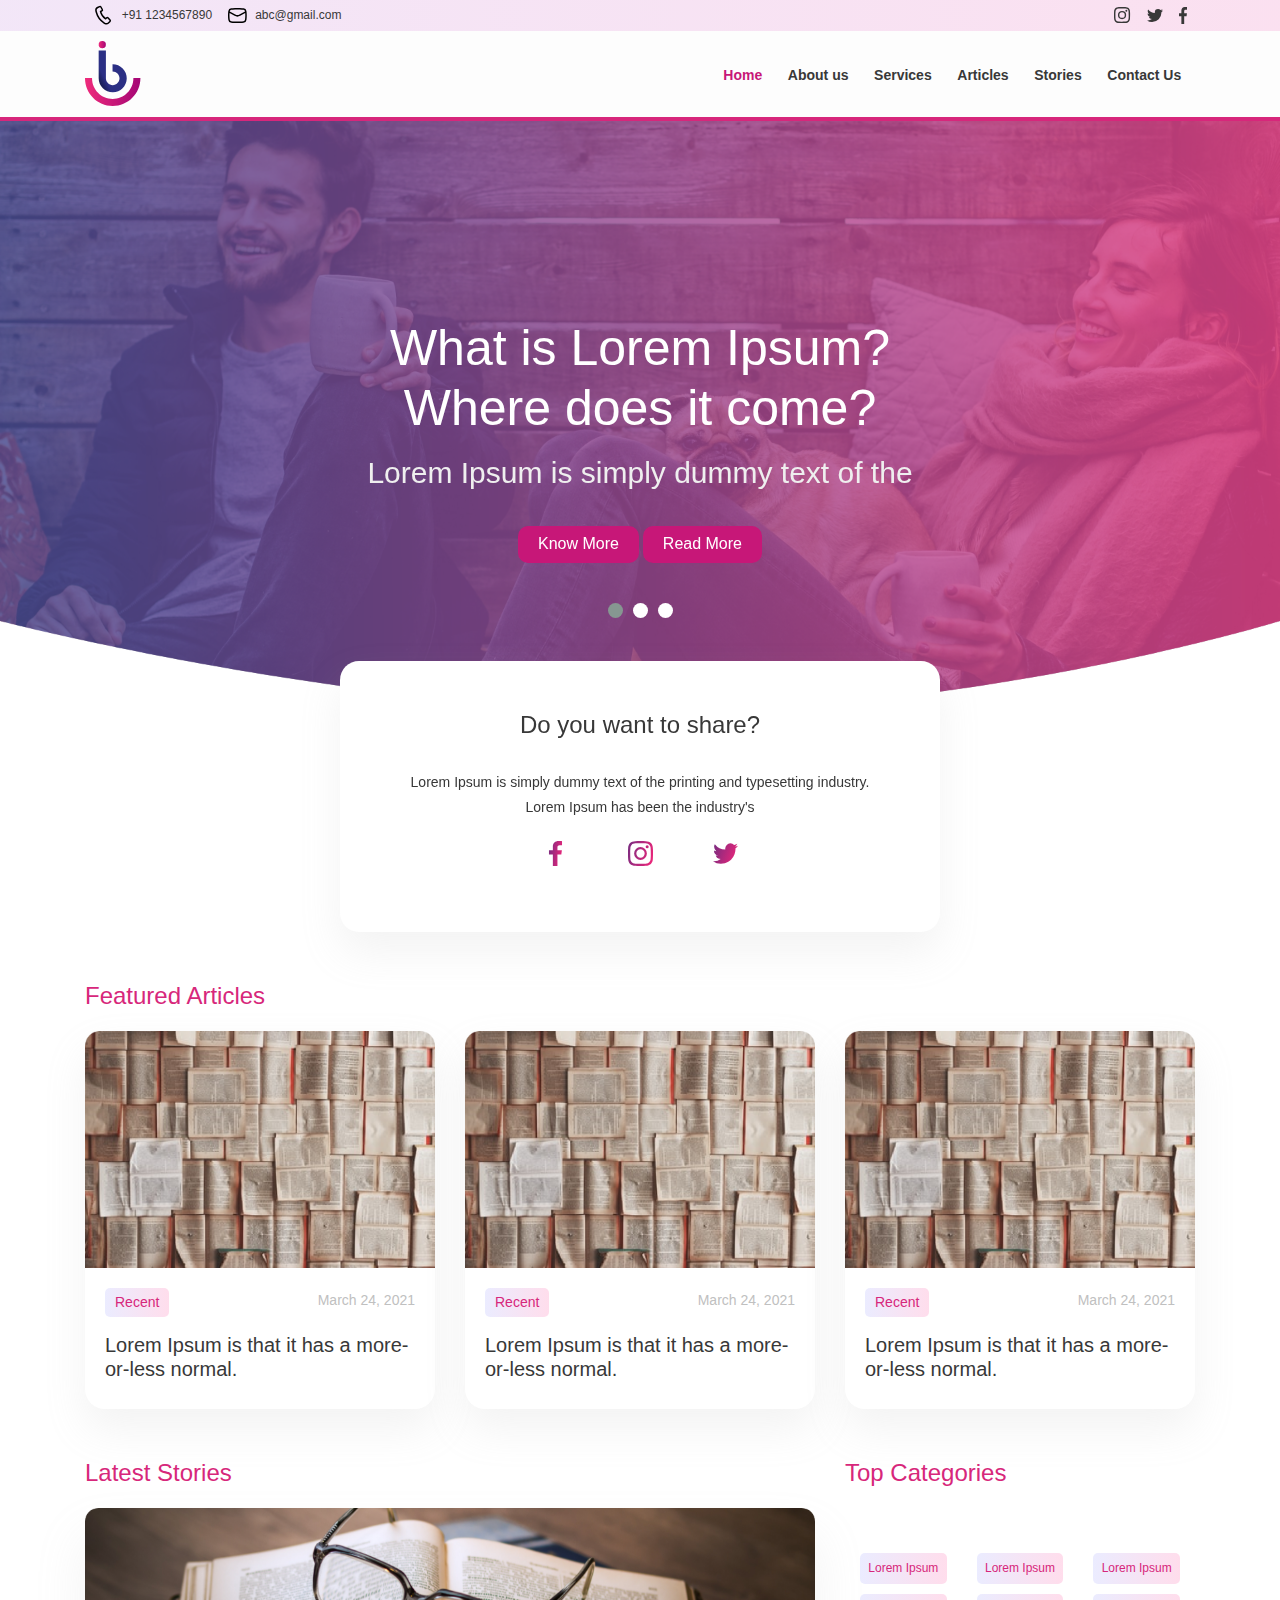
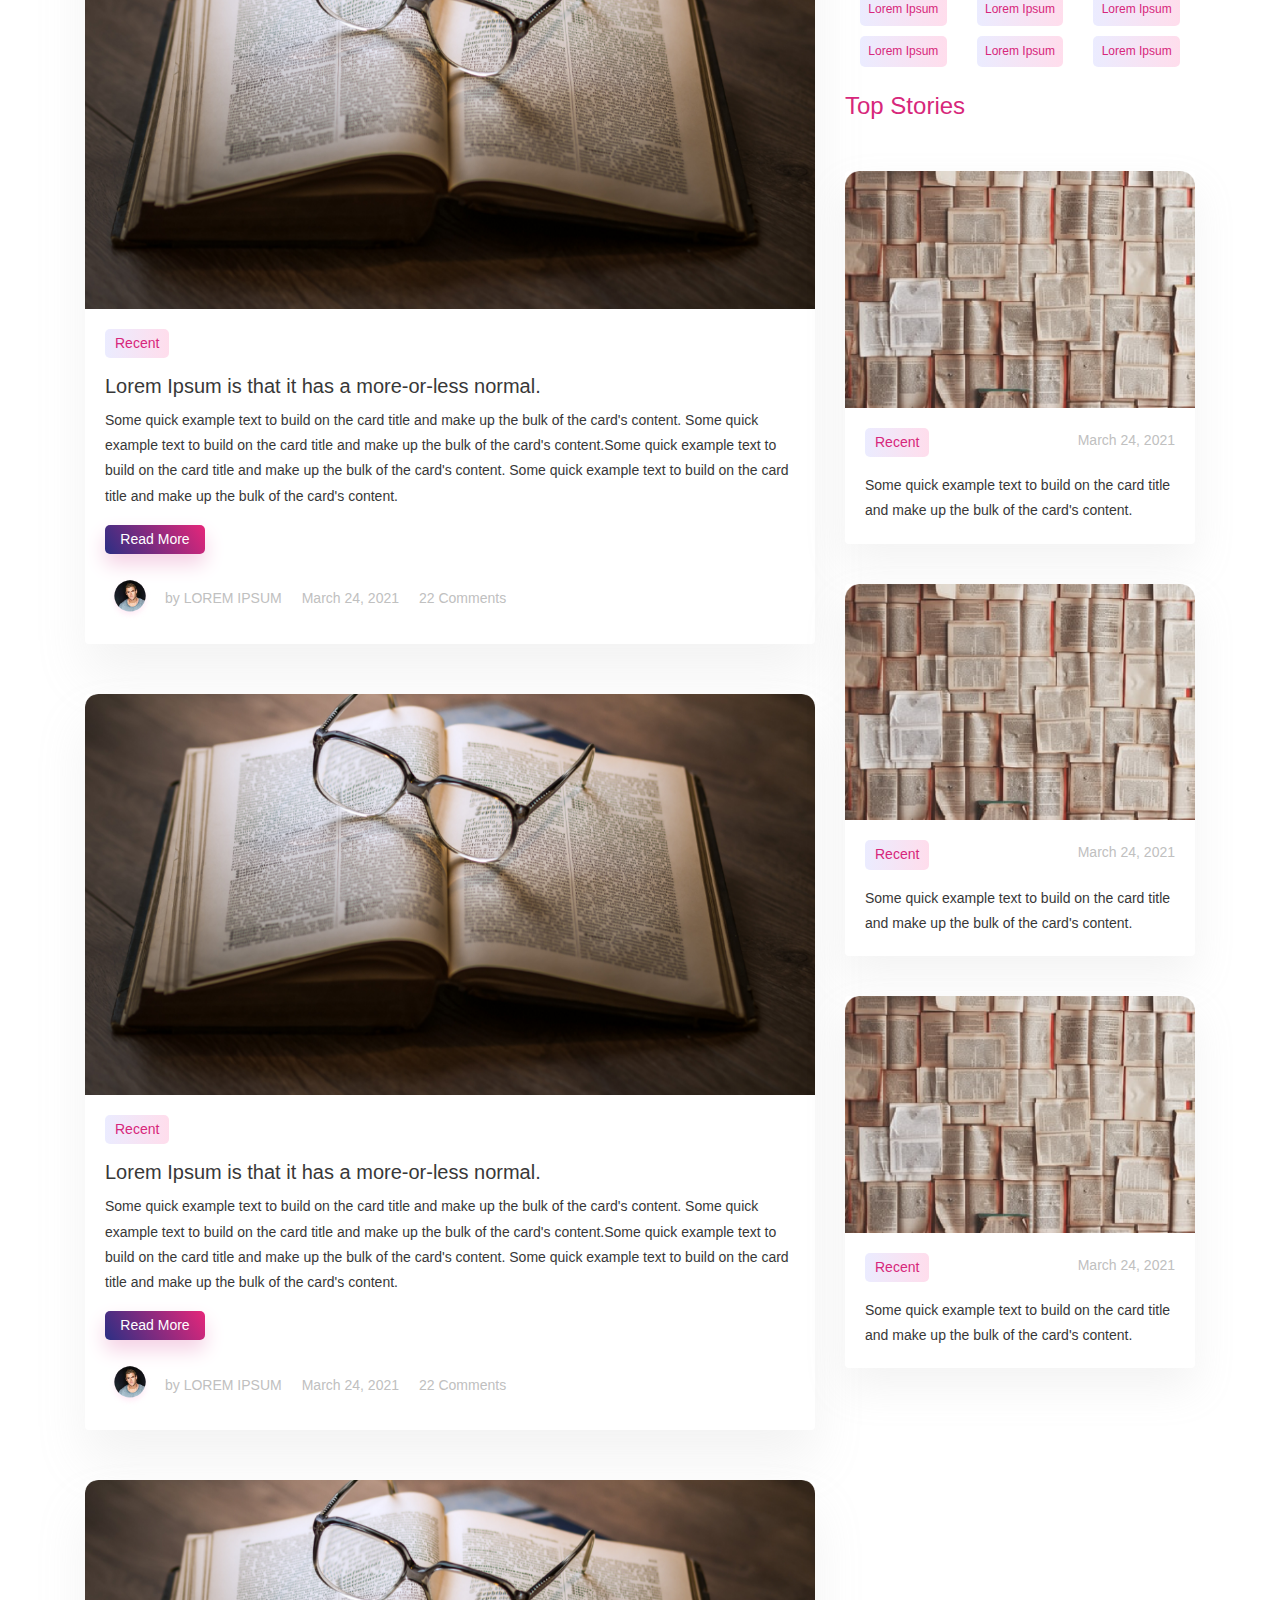
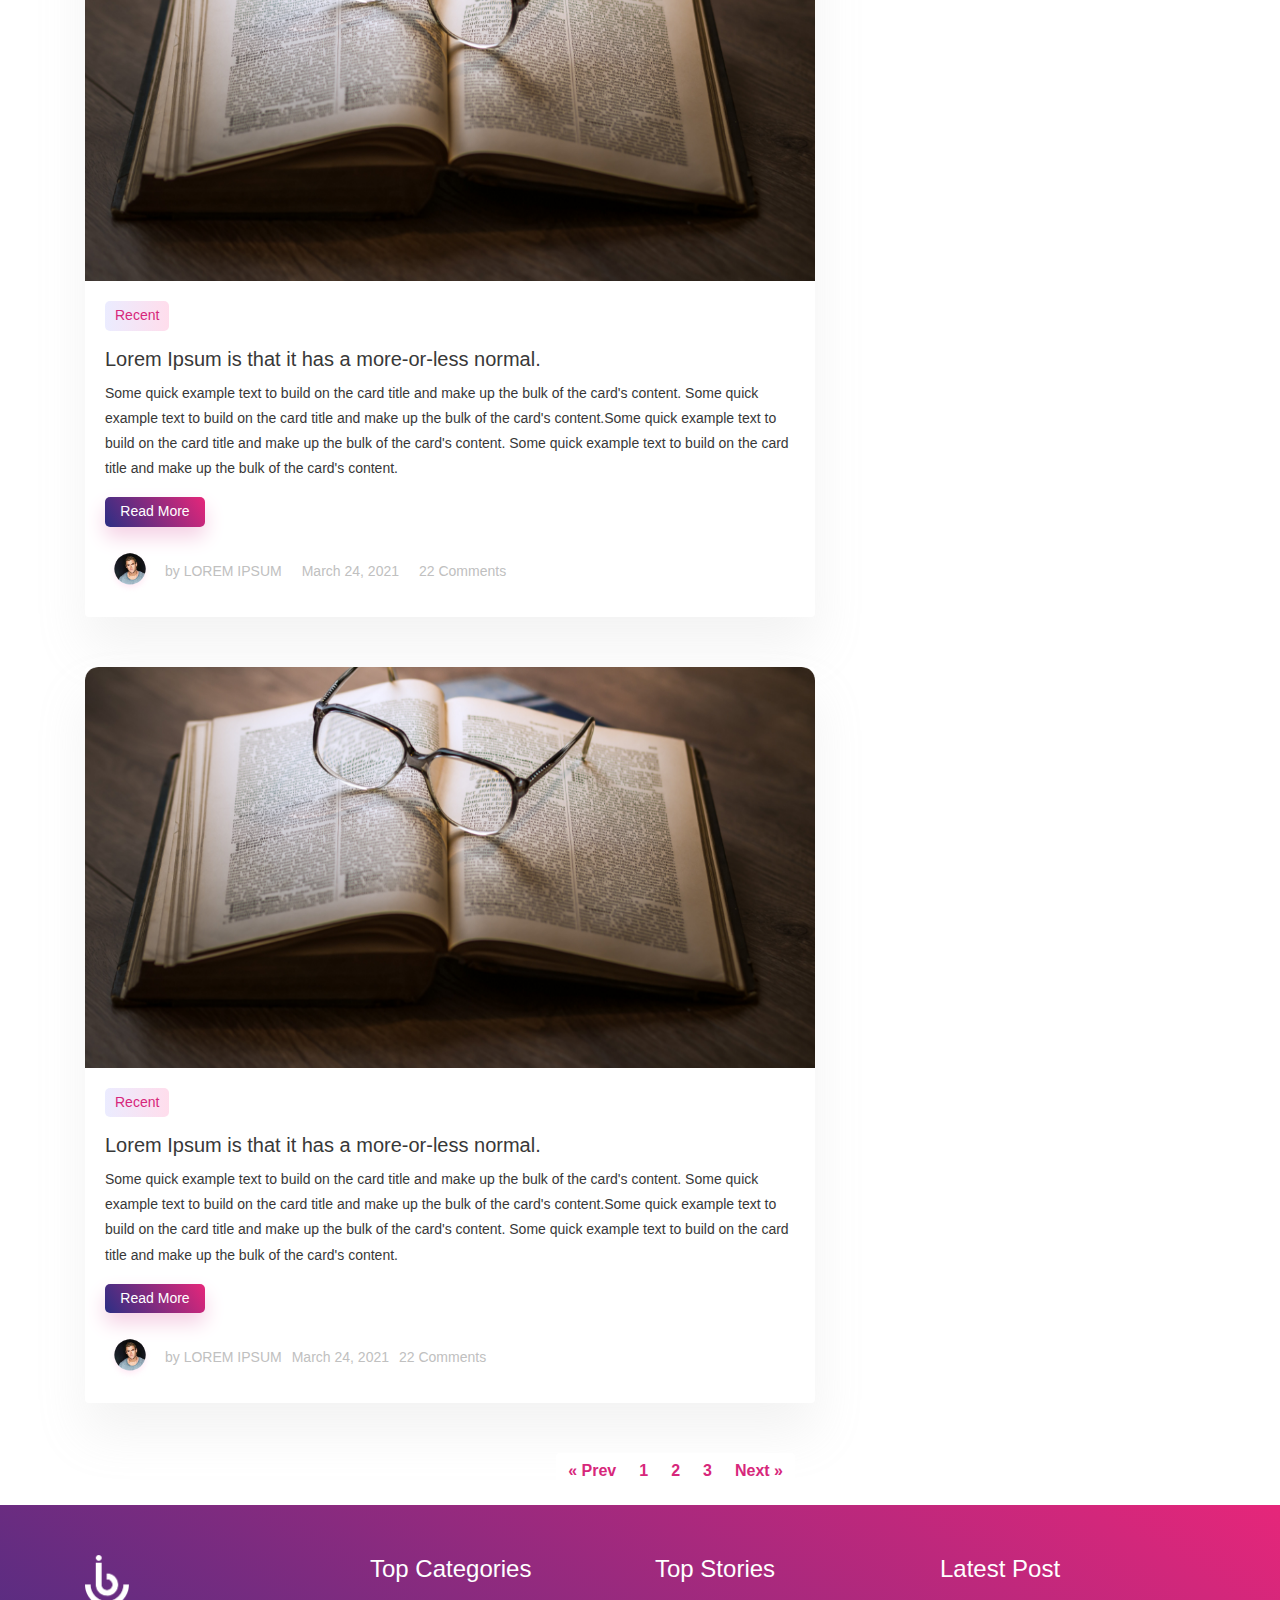
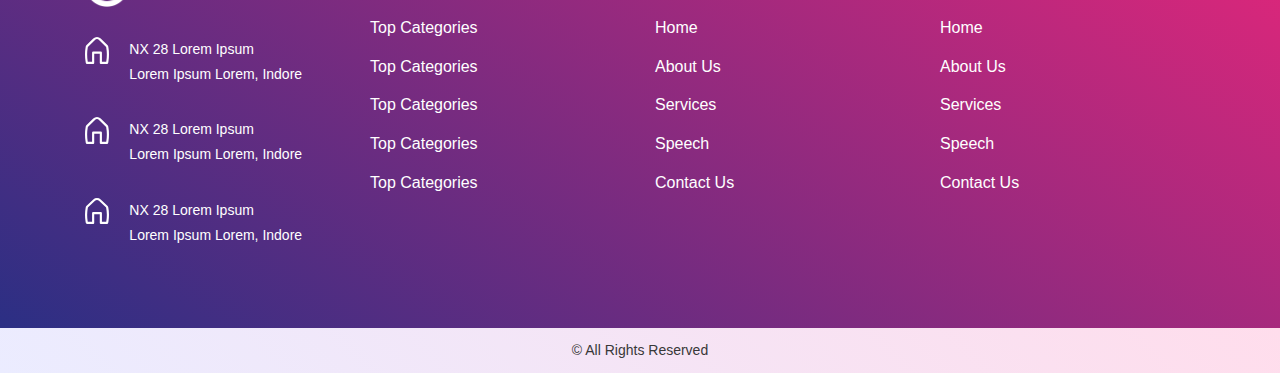
==== index.html @ 2ced19f4 "project setup configuration" ====
<!DOCTYPE html>
<html dir="ltr" lang="en-US">
  <head>
    <title>BYITSOWN</title>
    <meta name="description" content="BYITSOWN" />
    <meta http-equiv="content-type" content="text/html; charset=utf-8" />
    <meta name="" content="" />
    <link id="appFavicon" rel="icon" type="image/x-icon" href="img/favicon.png"/>
    <link href="https://fonts.googleapis.com/css2?family=Montserrat:wght@300;400;500;600;700&display=swap" rel="stylesheet">
    <!-- <script src="js/jquery-3.5.1.slim.min.js"></script> -->
    <link rel="stylesheet" href="css/bootstrap.min.css" type="text/css" />
    <link rel="stylesheet" href="css/owl.carousel.min.css" type="text/css" />
    <link rel="stylesheet" href="css/owl.theme.default.css" type="text/css" />
    <link rel="stylesheet" href="css/aos.css" />
    <link rel="stylesheet" href="css/style.css" type="text/css" />
    <meta name="viewport" content="width=device-width, initial-scale=1" />
</head>
  <body>

    <a onclick="topFunction()" id="myBtn" title="Go to top"><img src="./img/up-arrow.svg" alt=""></a>
    <header class="top-header">
      <div class="container">
        <div class="row">
            <div class="col-sm-6">
                <ul class="left-user-info mr-auto">
                  <li> <a href="tel:+91 1234567890" data-toggle="tooltip" data-placement="bottom" title="phone"><svg xmlns="http://www.w3.org/2000/svg" width="20.287" height="20.28" viewBox="0 0 20.287 20.28"><g transform="matrix(0.985, 0.174, -0.174, 0.985, 0.038, -3.631)"><g transform="translate(3 3)"><path d="M12.868,17.5a3.723,3.723,0,0,1-1.524-.325l-.758-.338A18.67,18.67,0,0,1,.892,7.426L.337,6.2A3.762,3.762,0,0,1,1.555,1.611L3.329.331a1.749,1.749,0,0,1,2.386.32L7.51,2.876a1.75,1.75,0,0,1-.319,2.5l-.67.5A11.822,11.822,0,0,0,11.638,11l.5-.67a1.75,1.75,0,0,1,2.5-.32L16.864,11.8a1.75,1.75,0,0,1,.319,2.387l-1.274,1.764A3.763,3.763,0,0,1,12.868,17.5ZM4.353,1.5a.25.25,0,0,0-.146.047L2.434,2.828A2.255,2.255,0,0,0,1.7,5.583L2.255,6.8a17.179,17.179,0,0,0,8.922,8.663l.013.005.764.34a2.234,2.234,0,0,0,.915.2,2.257,2.257,0,0,0,1.824-.932l1.274-1.764a.25.25,0,0,0-.046-.341L13.7,11.173a.249.249,0,0,0-.357.046l-.866,1.168a.75.75,0,0,1-.913.237,13.368,13.368,0,0,1-6.67-6.67.754.754,0,0,1,.237-.912L6.3,4.176a.251.251,0,0,0,.045-.358L4.548,1.593A.25.25,0,0,0,4.353,1.5Z" transform="translate(0.584 0.055)"/></g></g></svg> <span>+91 1234567890</span></a> </li>
                  <li> <a href="mailto:abc@gmail.com" data-toggle="tooltip" data-placement="bottom" title="email"><svg xmlns="http://www.w3.org/2000/svg" width="18.778" height="15.094" viewBox="0 0 18.778 15.094"><g transform="translate(-2.611 -4.453)"><g transform="translate(2 4)"><path d="M9.389,15.094c-1.573,0-3.165-.069-4.733-.206l-1.51-.13A3.13,3.13,0,0,1,.315,12.1,33.554,33.554,0,0,1,.193,3.9c.034-.286.074-.581.122-.9A3.13,3.13,0,0,1,3.146.337L4.657.205C6.224.069,7.816,0,9.389,0s3.165.069,4.733.205l1.51.131A3.13,3.13,0,0,1,18.464,3c.045.3.086.6.122.9a33.5,33.5,0,0,1-.122,8.2,3.13,3.13,0,0,1-2.831,2.66l-1.51.13C12.555,15.024,10.962,15.094,9.389,15.094ZM1.58,5.067A29.151,29.151,0,0,0,1.8,11.875a1.633,1.633,0,0,0,1.478,1.388l1.51.131c1.524.133,3.073.2,4.6.2s3.078-.067,4.6-.2l1.51-.131a1.633,1.633,0,0,0,1.478-1.388A29.1,29.1,0,0,0,17.2,5.067L12.182,7.853a5.751,5.751,0,0,1-5.585,0ZM9.389,1.5c-1.53,0-3.078.067-4.6.2l-1.51.13A1.633,1.633,0,0,0,1.8,3.219c-.012.077-.023.156-.034.233l5.561,3.09a4.252,4.252,0,0,0,4.128,0l5.56-3.09c-.011-.077-.023-.156-.034-.233A1.633,1.633,0,0,0,15.5,1.831l-1.51-.13C12.467,1.568,10.919,1.5,9.389,1.5Z" transform="translate(0.611 0.453)"/></g></g></svg> <span>abc@gmail.com</span></a> </li>
                </ul>
            </div>
            <div class="col-sm-6">
            <ul class="social-header-icons ml-md-auto">
              <li> <a href="#" data-toggle="tooltip" data-placement="bottom" title="instagram"><svg xmlns="http://www.w3.org/2000/svg" width="16.094" height="16.094" viewBox="0 0 16.094 16.094"><defs><style>.a{fill:#383838;fill-rule:evenodd;}</style></defs><path class="a" d="M8.047,1.431a24.673,24.673,0,0,1,3.219.089,4.147,4.147,0,0,1,1.52.268,3.14,3.14,0,0,1,1.52,1.52,4.147,4.147,0,0,1,.268,1.52c0,.8.089,1.073.089,3.219a24.673,24.673,0,0,1-.089,3.219,4.147,4.147,0,0,1-.268,1.52,3.14,3.14,0,0,1-1.52,1.52,4.147,4.147,0,0,1-1.52.268c-.8,0-1.073.089-3.219.089a24.673,24.673,0,0,1-3.219-.089,4.147,4.147,0,0,1-1.52-.268,3.14,3.14,0,0,1-1.52-1.52,4.147,4.147,0,0,1-.268-1.52c0-.8-.089-1.073-.089-3.219A24.673,24.673,0,0,1,1.52,4.828a4.147,4.147,0,0,1,.268-1.52,3.211,3.211,0,0,1,.626-.894,1.512,1.512,0,0,1,.894-.626,4.147,4.147,0,0,1,1.52-.268,24.673,24.673,0,0,1,3.219-.089M8.047,0A26.418,26.418,0,0,0,4.739.089,5.52,5.52,0,0,0,2.772.447a3.5,3.5,0,0,0-1.431.894A3.5,3.5,0,0,0,.447,2.772,4.074,4.074,0,0,0,.089,4.739,26.418,26.418,0,0,0,0,8.047a26.418,26.418,0,0,0,.089,3.308,5.52,5.52,0,0,0,.358,1.967,3.5,3.5,0,0,0,.894,1.431,3.5,3.5,0,0,0,1.431.894A5.52,5.52,0,0,0,4.739,16a26.418,26.418,0,0,0,3.308.089A26.418,26.418,0,0,0,11.355,16a5.52,5.52,0,0,0,1.967-.358,3.751,3.751,0,0,0,2.325-2.325A5.52,5.52,0,0,0,16,11.355c0-.894.089-1.162.089-3.308A26.418,26.418,0,0,0,16,4.739a5.52,5.52,0,0,0-.358-1.967,3.5,3.5,0,0,0-.894-1.431A3.5,3.5,0,0,0,13.322.447,5.52,5.52,0,0,0,11.355.089,26.418,26.418,0,0,0,8.047,0m0,3.934A4.047,4.047,0,0,0,3.934,8.047,4.113,4.113,0,1,0,8.047,3.934m0,6.8A2.634,2.634,0,0,1,5.365,8.047,2.634,2.634,0,0,1,8.047,5.365a2.634,2.634,0,0,1,2.682,2.682,2.634,2.634,0,0,1-2.682,2.682m4.292-7.957a.984.984,0,1,0,.984.984.992.992,0,0,0-.984-.984"/></svg> </a> </li>
              <li> <a href="#" data-toggle="tooltip" data-placement="bottom" title="twitter"><img src="img/twitter.svg" /> </a> </li>
              <li> <a href="#" data-toggle="tooltip" data-placement="bottom" title="facebook"><img src="img/facebook.svg" /> </a> </li>
              <!-- <li> <a href="#" data-toggle="tooltip" data-placement="bottom" title="linkedin"><img src="img/icon-linkdian.svg" /> </a> </li>
              <li> <a href="#" data-toggle="tooltip" data-placement="bottom" title="youtube"><img src="img/icon-youtube.svg" /> </a> </li> -->
            </ul>
          </div>
        </div>
      </div>
    </header>
    <header class="main-header">
      <div class="container mobile-padding-3">
        <div class="row">
          <div class="col-6 col-md-6 col-xl-6 logo-area">
            <a href="index.html">
               <img src="img/header-logo.png" />
            </a>
          </div>
          <div class="col-6 col-md-6 col-xl-6 main-cta">
            <div class="row">  
              <div class="custom-nav">
                <nav class="navbar navbar-expand-lg navbar-light pl-0">
                  <button class="navbar-toggler" type="button" data-toggle="collapse" data-target="#navbarNav" aria-controls="navbarNav" aria-expanded="false" aria-label="Toggle navigation">
                  <span class="navbar-toggler-icon"></span>
                  </button>
                  <div class="collapse navbar-collapse" id="navbarNav">
                    <ul class="navbar-nav ml-md-auto">
                      <li class="nav-item active"><a href="index.html" class="nav-link">Home </a></li>
                      <li class="nav-item"><a href="#" class="nav-link">About us </a></li>
                      <li class="nav-item"><a href="#" class="nav-link">Services</a></li>
                      <li class="nav-item"><a href="#articles" class="nav-link">Articles </a></li>
                      <li class="nav-item"><a href="#stories" class="nav-link">Stories </a></li>
                      <li class="nav-item"><a href="#" class="nav-link">Contact Us </a></li>
                    </ul>
                  </div>
                </nav>
              </div>
            </div>
          </div>
        </div>
      </div>
    </header>

    <section class="banner">       
        <div class="owl-demo">
          <div class="progress-bar progress-bar-success" role="progressbar">
          </div>
          <div class="owl-carousel owl-theme">
            <div class="item">
              <img src="img/banner-image.png" alt="Los Angeles" width="1100" height="500">            
              <div class="carousel-caption">
                <h2>What is Lorem Ipsum? <br/>Where does it come?</h3>
                  <p>Lorem Ipsum is simply dummy text of the</p>
                  <a href="#" class="slider-btn">Know More</a>
                  <a href="#" class="slider-btn">Read More</a>
              </div>
            </div>
            <div class="item">
              <img src="img/banner-image.png" alt="Los Angeles" width="1100" height="500">            
              <div class="carousel-caption">
                <h2>What is Lorem Ipsum? <br/>Where does it come?</h3>
                  <p>Lorem Ipsum is simply dummy text of the</p>
                  <a href="#" class="slider-btn">Know More</a>
                  <a href="#" class="slider-btn">Read More</a>
              </div>
            </div>
            <div class="item">
              <img src="img/banner-image.png" alt="Los Angeles" width="1100" height="500">            
              <div class="carousel-caption">
                <h2>What is Lorem Ipsum? <br/>Where does it come?</h3>
                  <p>Lorem Ipsum is simply dummy text of the</p>
                  <a href="#" class="slider-btn">Know More</a>
                  <a href="#" class="slider-btn">Read More</a>
              </div>
            </div>
          </div>
        </div>
    </section>

<section class="with-banner" >
   <div class="container">    
     <div class="row">
       <div class="col-md-12">
          <div class="d-flex justify-content-center">
            <div class="sec-with-banner">
              <h4>Do you want to share?</h4>
              <p>Lorem Ipsum is simply dummy text of the printing and typesetting industry. Lorem Ipsum has been the industry's</p>
              <ul class="d-flex justify-content-center with-banner-social">
                  <li> <a href="#" data-toggle="tooltip" data-placement="bottom" title="instagram"><img width="25" src="img/wfacebook.svg" /> </a> </li>
                  <li> <a href="#" data-toggle="tooltip" data-placement="bottom" title="twitter"><img width="25" src="img/winsta.svg" /> </a> </li>
                  <li> <a href="#" data-toggle="tooltip" data-placement="bottom" title="facebook"><img width="25" src="img/wtwitter.svg" /> </a> </li>
                  <!-- <li> <a href="#" data-toggle="tooltip" data-placement="bottom" title="linkedin"><img src="img/icon-linkdian.svg" /> </a> </li>
                  <li> <a href="#" data-toggle="tooltip" data-placement="bottom" title="youtube"><img src="img/icon-youtube.svg" /> </a> </li> -->
                </ul>
              
            </div>
          </div> 
       </div>
           
     </div>
   </div>
</section>
<section class="featured">
    <div class="container">
      <h4 class="feature-title themeClr">Featured Articles</h4>
      <div class="row">
          <div class="col-lg-4">
            <div class="card">
              <img src="./img/featured-img.png" class="card-img-top" alt="featured">
              <div class="card-body">
                <div class="d-flex justify-content-between">
                    <p class="themeClr recent">Recent</p>
                    <p class="post-date">March 24, 2021</p>
                </div>
                <h5>Lorem Ipsum is that it has a more- or-less normal.</h5>
              </div>
            </div>
          </div>
          <div class="col-lg-4">
            <div class="card">
              <img src="./img/featured-img.png" class="card-img-top" alt="featured">
              <div class="card-body">
                <div class="d-flex justify-content-between">
                    <p class="themeClr recent">Recent</p>
                    <p class="post-date">March 24, 2021</p>
                </div>
                <h5>Lorem Ipsum is that it has a more- or-less normal.</h5>
              </div>
            </div>
          </div>
          <div class="col-lg-4">
            <div class="card">
              <img src="./img/featured-img.png" class="card-img-top" alt="featured">
              <div class="card-body">
                <div class="d-flex justify-content-between">
                    <p class="themeClr recent">Recent</p>
                    <p class="post-date">March 24, 2021</p>
                </div>
                <h5>Lorem Ipsum is that it has a more- or-less normal.</h5>
              </div>
            </div>
          </div>
      </div>
    </div>
</section>

<section class="middle-post-info sec-gap">
    <div class="container">
      <div class="row">
          <div class="col-lg-8">
            <h4 class="themeClr">Latest Stories</h4>
            <div class="post-info">
              <div class="card">
                <img src="./img/books.png" class="card-img-top" alt="featured">
                <div class="card-body">
                  <div class="d-flex justify-content-between">
                      <p class="themeClr recent">Recent</p>
                  </div>
                  <h5>Lorem Ipsum is that it has a more-or-less normal.</h5>
                  <p class="card-text">Some quick example text to build on the card title and make up the bulk of the card's content. Some quick example text to build on the card title and make up the bulk of the card's content.Some quick example text to build on the card title and make up the bulk of the card's content. Some quick example text to build on the card title and make up the bulk of the card's content.</p>
                  <div class="read-more">
                      <a href="javascript:void(0)">Read More</a>
                  </div>
                  <div class="author-info">
                        <div class="author-profile">
                          <img src="./img/author.png" alt="">
                        </div>
                        <div class="author-by">
                          <p>by LOREM IPSUM</p>
                        </div>
                        <div class="author-comment">
                          <p>March 24, 2021</p>
                        </div>

                        <div class="author-comment">
                          <p>22 Comments</p>
                        </div>

                  </div>
                </div>
              </div>
            </div>

            <div class="post-info">
              <div class="card">
                <img src="./img/books.png" class="card-img-top" alt="featured">
                <div class="card-body">
                  <div class="d-flex justify-content-between">
                      <p class="themeClr recent">Recent</p>
                      
                  </div>
                  <h5>Lorem Ipsum is that it has a more-or-less normal.</h5>
                  <p class="card-text">Some quick example text to build on the card title and make up the bulk of the card's content. Some quick example text to build on the card title and make up the bulk of the card's content.Some quick example text to build on the card title and make up the bulk of the card's content. Some quick example text to build on the card title and make up the bulk of the card's content.</p>
                  <div class="read-more">
                    <a href="javascript:void(0)">Read More</a>
                  </div>

                  <div class="author-info">
                    <div class="author-profile">
                      <img src="./img/author.png" alt="">
                    </div>
                    <div class="author-by">
                      <p>by LOREM IPSUM</p>
                    </div>
                    <div class="author-comment">
                      <p>March 24, 2021</p>
                    </div>

                    <div class="author-comment">
                      <p>22 Comments</p>
                    </div>
                  </div>

                </div>
              </div>
            </div>

            <div class="post-info">
              <div class="card">
                <img src="./img/books.png" class="card-img-top" alt="featured">
                <div class="card-body">
                  <div class="d-flex justify-content-between">
                       <p class="themeClr recent">Recent</p>
                      
                  </div>
                  <h5>Lorem Ipsum is that it has a more-or-less normal.</h5>
                  <p class="card-text">Some quick example text to build on the card title and make up the bulk of the card's content. Some quick example text to build on the card title and make up the bulk of the card's content.Some quick example text to build on the card title and make up the bulk of the card's content. Some quick example text to build on the card title and make up the bulk of the card's content.</p>
                  <div class="read-more">
                    <a href="javascript:void(0)">Read More</a>
                  </div>
                  
                  <div class="author-info">
                    <div class="author-profile">
                      <img src="./img/author.png" alt="">
                    </div>
                    <div class="author-by">
                      <p>by LOREM IPSUM</p>
                    </div>
                    <div class="author-comment">
                      <p>March 24, 2021</p>
                    </div>

                    <div class="author-comment">
                      <p>22 Comments</p>
                    </div>

                  </div>

                </div>
              </div>
            </div>

            <div class="post-info">
              <div class="card">
                <img src="./img/books.png" class="card-img-top" alt="featured">
                <div class="card-body">
                  <div class="d-flex justify-content-between">
                       <p class="themeClr recent">Recent</p>
                      
                  </div>
                  <h5>Lorem Ipsum is that it has a more-or-less normal.</h5>
                  <p class="card-text">Some quick example text to build on the card title and make up the bulk of the card's content. Some quick example text to build on the card title and make up the bulk of the card's content.Some quick example text to build on the card title and make up the bulk of the card's content. Some quick example text to build on the card title and make up the bulk of the card's content.</p>
                  <div class="read-more">
                    <a href="javascript:void(0)">Read More</a>
                  </div>

                  <div class="author-info">
                    <div class="author-profile">
                      <img src="./img/author.png" alt="">
                    </div>
                    <div class="author-by">
                      <p>by LOREM IPSUM</p>
                    </div>
                    <div class="author-date">
                      <p>March 24, 2021</p>
                    </div>
                    <div class="author-comment">
                      <p>22 Comments</p>
                    </div>
                  </div>

                </div>
              </div>
            </div>
             <div class="post-pagination"> 
              <nav aria-label="Page navigation">
                <ul class="pagination justify-content-end">
                  <!-- <li class="page-item disabled"> -->
                    <li class="page-item">
                    <a class="page-link" href="#" tabindex="-1">&laquo; Prev</a>
                  </li>
                  <li class="page-item"><a class="page-link" href="#">1</a></li>
                  <li class="page-item"><a class="page-link" href="#">2</a></li>
                  <li class="page-item"><a class="page-link" href="#">3</a></li>
                  <li class="page-item">
                    <a class="page-link" href="#">Next &raquo;</a>
                  </li>
                </ul>
              </nav>
            </div>
           
          </div>
          <div class="col-lg-4">
            <h4 class="themeClr">Top Categories</h4>
            <div class="cat-links sec-gap">
              <div class="row post-link">
                <div class="col-lg-4"><a href="#" class="themeClr">Lorem Ipsum</a></div>
                <div class="col-lg-4"><a href="#" class="themeClr">Lorem Ipsum</a></div>
                <div class="col-lg-4"><a href="#" class="themeClr">Lorem Ipsum</a></div>
              </div>
              <div class="row post-link">
                <div class="col-lg-4"><a href="#" class="themeClr">Lorem Ipsum</a></div>
                <div class="col-lg-4"><a href="#" class="themeClr">Lorem Ipsum</a></div>
                <div class="col-lg-4"><a href="#" class="themeClr">Lorem Ipsum</a></div>
              </div>
              <div class="row post-link">
                <div class="col-lg-4"><a href="#" class="themeClr">Lorem Ipsum</a></div>
                <div class="col-lg-4"><a href="#" class="themeClr">Lorem Ipsum</a></div>
                <div class="col-lg-4"><a href="#" class="themeClr">Lorem Ipsum</a></div>
              </div>
            </div>
            <h4 class="themeClr">Top Stories</h4>
            <div class="top-stories sec-gap">
                <div class="card">
                  <img src="./img/featured-img.png" class="card-img-top" alt="featured">
                  <div class="card-body">
                    <div class="d-flex justify-content-between">
                         <p class="themeClr recent">Recent</p>
                         <p class="post-date">March 24, 2021</p>
                    </div>
                    <p class="card-text">Some quick example text to build on the card title and make up the bulk of the card's content.</p>
                  </div>
                </div>

                <div class="card">
                  <img src="./img/featured-img.png" class="card-img-top" alt="featured">
                  <div class="card-body">
                    <div class="d-flex justify-content-between">
                        <p class="themeClr recent">Recent</p>
                         <p class="post-date">March 24, 2021</p>
                    </div>
                    <p class="card-text">Some quick example text to build on the card title and make up the bulk of the card's content.</p>
                  </div>
                </div>

                <div class="card">
                  <img src="./img/featured-img.png" class="card-img-top" alt="featured">
                  <div class="card-body">
                    <div class="d-flex justify-content-between">
                         <p class="themeClr recent">Recent</p>
                         <p class="post-date">March 24, 2021</p>
                    </div>
                    <p class="card-text">Some quick example text to build on the card title and make up the bulk of the card's content.</p>
                  </div>
                </div>
            </div>
          </div>
      </div>
    </div>
</section>
  <footer class="footer-section">
    <div class="container">
       <div class="row">
          <div class="col-lg-3">
            <div class="footer-logo">
              <a href="javascript:void(0)">  <img src="./img/footer.png" /></a>
            </div>
            <div class="address-info">
                <div class="office-add">
                    <img src="./img/add.svg" alt="">
                    <p>NX 28 Lorem Ipsum <br/>Lorem Ipsum Lorem, Indore</p>
                </div>
            </div>
            <div class="address-info">
                <div class="office-add">
                    <img src="./img/add.svg" alt="">
                    <p>NX 28 Lorem Ipsum <br/>Lorem Ipsum Lorem, Indore</p>
                </div>
            </div>
            <div class="address-info">
                <div class="office-add">
                    <img src="./img/add.svg" alt="">
                    <p>NX 28 Lorem Ipsum <br/>Lorem Ipsum Lorem, Indore</p>
                </div>
            </div>
          </div>
          <div class="col-lg-3">
            <h4>Top Categories</h4>
            <ul class="footer-links">
              <li><a href="javascript:void(0)"> Top Categories </a></li>
              <li><a href="javascript:void(0)"> Top Categories  </a></li>
              <li><a href="javascript:void(0)"> Top Categories  </a></li>
              <li><a href="javascript:void(0)"> Top Categories  </a></li>
              <!-- <li><a href="blog.php"> Blog  </a></li> -->
              <li><a href="javascript:void(0)"> Top Categories </a></li>
            </ul>
          </div>
          <div class="col-lg-3">
            <h4>Top Stories</h4>
            <ul class="footer-links">
              <li><a href="index.php"> Home </a></li>
              <li><a href="about-us.php"> About us  </a></li>
              <li><a href="hearing-test.php"> services  </a></li>
              <li><a href="speech.php"> Speech  </a></li>
              <!-- <li><a href="blog.php"> Blog  </a></li> -->
              <li><a href="contact-us.php"> Contact us </a></li>
            </ul>
          </div>
          <div class="col-lg-3">
            <h4>Latest Post</h4>
            <ul class="footer-links">
              <li><a href="index.php"> Home </a></li>
              <li><a href="about-us.php"> About us  </a></li>
              <li><a href="hearing-test.php"> services  </a></li>
              <li><a href="speech.php"> Speech  </a></li>
              <!-- <li><a href="blog.php"> Blog  </a></li> -->
              <li><a href="contact-us.php"> Contact us </a></li>
            </ul>
          </div>
       </div>
    </div>
  </footer>
  <section class="bottom-footer">
    <p class="mb-0">&#169; All Rights Reserved</p>
  </section>
  
    <script src="https://code.jquery.com/jquery-3.1.1.min.js"></script>
    <script src="js/owl.carousel.min.js"></script>
    <script src="js/popper.min.js"></script>
    <script src="js/bootstrap.min.js"></script>
    <script src="js/aos.js"></script>
    <script src="js/custom-script.js"></script>
  </body>
</html>
---- css/style.css ----
html {
    scroll-behavior: smooth;
}

body {
    color: #383838; 
	font-family: 'Nunito Sans', sans-serif;
    font-size: 	14px;
    line-height: 1.8;
}

:focus{
    box-shadow:none !important;
    outline:none !important;
 }

  .themeClr{
    color: #D7277B;
  }

 .headingClr{
      color: #383838;
  }

 .sec-gap{
      margin-top: 50px ;
  }

  .sec-with-banner h4 {
    margin-bottom: 30px;
  }

  .sec-with-banner p {
    margin-bottom: 20px;
}

.custom-card-ui{
    height: 100%;    
    border-radius: 19px;
    box-shadow: 0px 10px 30px #f6f6f6;
}
.custom-card-ui .card-img-top{
    max-width: 70px;
    margin: 28px auto 0px;
}

.carousel-caption h2 {
    font-size: 50px;
    line-height: 60px;
} 

.carousel-caption p {
    font-size: 30px;
    color: #EFEFEF;
}

header.top-header {
    display: flex;
    color: #383838;
    font-weight: 500;
    font-size: 12px;
    min-height: 31px;
    align-items: center;
    background: url(../img/topheader-banner.svg) no-repeat;
  }

/* Top header info left section*/
ul.left-user-info {
    padding: 0;
    display: flex;
    margin-bottom: 0;
    list-style-type: none;
}

ul.left-user-info.mr-auto a {
    padding: 4px 8px;
    text-decoration: none;
}

ul.left-user-info.mr-auto span {
    margin-left: 5px;
    color: #383838;
}

ul.social-header-icons {
    padding: 0;
    display: flex;
    margin-bottom: 0;
    list-style-type: none;
    justify-content: flex-end;
}

ul.social-header-icons a {
    padding: 4px 8px;
}
.top-header address {
    margin: 0;
    display: flex;
    align-items: center;
}
.top-header address img {
    margin-right: 5px;
}

.info-box {
    display: flex;
    font-size: 13px;
    line-height: 17px;
}

.info-box img {
    margin-right: 11px;
    align-self: auto;
}

.info-box span {
    color: #707070;
	font-size: 10px;
	display: block;
}
.button-theme {
    border-radius: 17px;
    font-size: 13px;
    background: linear-gradient(45deg, #EE3137, #BB0006);
    border: 0;
    width: 100%;
    white-space: nowrap;
    color: #fff;
}
.card-foot {
    display: flex;
    justify-content: space-between;
    align-items: center;
}

.card-foot a {
    color: #474747;
    font-size: 14px;
    transition: all ease-in-out 0.5s;
}
.card-foot a:hover{
    text-decoration: none;
    opacity: 0.8;
}

.card-foot a img {
    margin-left: 1px;
}

.like-btn-group {
    display: flex;
}

.like-btn-group button {
    margin-left: 0px;
    background: transparent;
    border: 0;
    transition: all ease-in-out 0.5s;
}

.like-btn-group button:hover {
    opacity: 0.8;
}

.card.blog-list {
    box-shadow: 5px 10px 18px #008FBC17;
    border-radius: 10px;
    border: 0;
    margin-bottom: 1.5rem;
    overflow: hidden;
}

.card.blog-list h5.card-title {
    font-size: 18px;
    color: #474747;
}
.details-blog-feature ul {
    padding: 0;
    list-style-type: none;
    margin: 0;
}

.details-blog-feature ul li {
    display: flex;
    border-bottom: 1px solid #dedede;
    padding: 15px 0;
}
h3.main-title {
    font-weight: 600;
    color: #474747;
}

.details-blog-feature ul li img {
    margin-right: 8px;
}

.feature-blog-detaisl span {
    font-size: 12px;
    color: #474747;
}
.info-blog {
    display: flex;
    justify-content: space-between;
    padding: 6px 0 14px;
    font-size: 12px;
}   

.feature-blog-detaisl p {
    color: #474747;
    font-weight: 500;
    font-size: 15px;
    margin: 0;
}

h3.title-sub {
    font-size: 25px;
    font-weight: 600;
}

.contact-right {padding-left: 80px;}

.contact-right ul {
    margin: 0;
    list-style-type: none;
    padding: 0;
}

.contact-right ul li {
    display: flex;
    padding: 14px 0;
    border-bottom: 1px solid #cbe8f0;
}

.contact-right ul li .contact-icon {
    margin-top: 3px;
    margin-right: 9px;
}

.contact-right ul li .contact-details {
    display: flex;
    flex-direction: column;
}

.contact-right ul li .contact-details span {
    font-size: 10px;
}

.contact-right ul li .contact-details p {
    margin: 0;
    font-size: 13px;
    font-weight: 500;
}
.max-w{
    max-width: 70%;
    margin: auto;
}

.custom-nav {
    width: 100%;
    padding-top: 8px;
}

.custom-search-wrap {
    display: flex;
    align-items: center;
    position: relative;
    padding-right: 13px;
}

.custom-search-wrap input.form-control {
    border-radius: 0 17px 17px 0;
    margin-left: -15px;
    height: 30px;
    width: 185px;
    font-size: 9px;
    padding-left: 20px;
    padding-right: 29px;
}

.custom-search-wrap a {
    z-index: 1;
    white-space: nowrap;
    max-width: 144px;
    font-size: 12px;
}
/* .custom-search-wrap img {
    position: absolute;
    z-index: 999;
    right: 23px;
    cursor: pointer;
} */
.custom-nav .navbar-light .navbar-nav .nav-link {
    color: #383838;
    font-weight: 600;
    padding-right: 0.8rem;
    padding-left: .8rem;
    font-size: 14px;
    transition: all ease-in-out 0.1s;
    padding-top: 6px;
    padding-bottom: 6px;
}
.custom-nav .navbar-light .navbar-nav .dropdown-item{
    color: #474747;
    font-weight: 600;
    font-size: 13px;
    text-transform: capitalize;
        
}
.captlize{
    text-transform: capitalize;
}
.custom-nav .navbar-light .navbar-nav .nav-link:hover, .custom-nav .navbar-light .navbar-nav .active .nav-link{
    color: #C71778 !important;
    
}
#banner{
    width: 100%;    
}
.slider-content{
    height: 400px;
}
.slider-content img{
    position: absolute;
    opacity: 0.5;
    width: auto;
    /* height: 100%; */
    bottom: 0;
}
.img-01 {
    background: #4E567A url(../img/banner.png) no-repeat left bottom;
    min-height: calc(100vh - 140px);
    padding: 15px;
    background-size: 50%;
}
.img-02 {
    background: #4E567A url(../img/friend.png) no-repeat left bottom;
    min-height: calc(100vh - 140px);
    padding: 15px;
    background-size: 50%;
}
.img-04 {
    background: #4E567A url(../img/slider-03.jpg) no-repeat left bottom;
    min-height: calc(100vh - 140px);
    padding: 15px;
    background-size: 100% auto;
    background-position: 0 -100px;
    position: relative;
}
.img-04:before {
    content: "";
    background: black;
    position: absolute;
    left: 0;
    top: 0;
    width: 100%;
    height: 100%;
    opacity: 0.3;
}
.BannerArea {
    
    background: #4E567A;    
    color: #fff;
}
 

.slider-content h2 {
    font-size: 45px;
}

.slider-content p {
    font-size: 18px;
    font-weight: 100;
    margin-top: 21px;
}

.slider-content  a.slider-btn {
    background: #EE3137;
    border-radius: 22px;
    border: 0;
    padding: 10px 22px;
    margin-top: 10px;
    display: inline-block;
    color: #fff;
    font-size: 16px;
    transition: all ease-in-out 0.5s;
}
.slider-content  a.slider-btn:hover{
    text-decoration: none;
    box-shadow: 0px 10px 30px #FF191999;
}
.center-div {
    display: flex;
    align-items: center;
    min-height: calc(100vh - 141px);
}
#banner .owl-dots {
    text-align: right;
    position: absolute;
    bottom: 55px;
    right: 55px;
}
.footer-logo img {
    width: 44px;
}


.guid-box.outline .guid-box-icon {
    background: #fff;
    width: 96px;
    height: 96px;
    margin: auto auto 25px;
    display: flex;
    align-items: center;
    justify-content: center;
    border-radius: 50%;
}

.guid-box {
    height: 100%;
    text-align: center;
    padding: 32px 25px 45px;
    border-radius: 19px;
    max-width: 300px;
    position: relative;
}

.guid-box.outline {
    background: linear-gradient(359deg, #4e567a, #5b627e);
}

.guid-box.outline p{
    color: #fff;
    font-size: 16px;
}
.guid-box.outline h3 {
    font-size: 20px;
    color: #fff;
}
.guid-box.outline .download {
    background: #EE3137;
    border: 0;
    box-shadow: 0px 10px 30px #4e567a66;
    border-radius: 28px;
    height: 45px;
    width: 78%;
    color: #ffff;
    font-size: 16px;
    position: absolute;
    left: 0;
    display: flex;
    align-items: center;
    justify-content: center;
    right: 0;
    font-weight: 500;
    margin: auto;
    bottom: -22px;
    cursor: pointer;
}
.guid-box.outline.solid {
    background: linear-gradient(359deg, #EE3137, #BB0006);
    border: 0;
    color: #fff;
    box-shadow: 0px 10px 30px #FF191999;
}

/* .guid-box.outline.solid .guid-box-icon {
    background: rgb(255 255 255 / 0.19);
} */

.guid-box.outline.solid h3 {
    color: #fff;
}
.guid-box.outline.solid button.download{
    background: linear-gradient(359deg, #4e567a, #5b627e);
    color: #fff;
}
.second-box{
    padding-top: 90px;
    padding-bottom: 90px;
}
.blue-bg{
    background-color: #4E567A;
}
.red-bg{
    background-color: #EE3137;
}
.content-box {
  
    padding-right: 50px;
    color: #fff;
    padding: 15px 50px;
    max-width: 600px;
    font-size: 16px;
}
.we-offer .content-box {
    color: #707070;
}
.fs14 {
    font-size: 14px;

}
.img-bg-2{
    background: url(../img/mr_arun_kumar.png) no-repeat;
    background-size: cover;
    min-height: 600px;
}
.img-bg-1{
    background: url(../img/img-001.jpg) no-repeat;
    background-size: cover;
    min-height: 500px;
}
.content-box h2 {
    font-size: 35px;
    font-weight: 700;
}

.content-box a.link {
    color: #fff;
}

.content-box a.link img {
    margin-left: 5px;
}
.card-box-path a.theme-btn , .content-box a.theme-btn {
    display: inline-block;
    font-size: 20px;
    line-height: 51px;
    text-align: center;
}
.card-box-path a.theme-btn:hover , .content-box a.theme-btn:hover, .content-box a.theme-btn:focus{
    color: #fff;
    text-decoration: none;
}
.theme-btn {
    background: linear-gradient(230deg, #EE3137, #BB0006);
    border: 0;color: #fff;
    box-shadow: 0px 10px 30px #FF191999;
    border-radius: 28px;
    height: 51px;
    min-width: 170px;
}
.dropdown-item.active, .dropdown-item:active{
    /* background: linear-gradient(45deg, #EE3137, #BB0006); */
    color: #C71778 !important;
}
#navbarNav .dropdown-menu{
    margin-top: 7px;
    border-radius: 0;
    border: 0;
    border-radius: 0 0 5px 5px;
    box-shadow: -2px 6px 4px #4e567a
}
.aid-image {
    max-width: 442px;
    position: absolute;
    left: 0;
    right: 0;
    margin: auto;
    top: -122px;
}
.aid-bg{
    background: url(../img/aid-bg.png) no-repeat;
    min-height: 200px;
    width:90%;
    position: relative;
}
.we-offer {
    padding-top: 50px;
    padding-bottom: 50px;
}
.logos-company{
    margin-bottom: 50px;
}
.logo-area{
    display: flex;
    align-items: center;
    /* padding-bottom: 25px; */
}
.logo-area img{ 
    max-width: 100%; 
}
.your-path-bg{
    background: url(../img/footer-image.jpg) no-repeat;
    background-size: cover;
    min-height: 500px;
    position: relative;
}
.card-box-path {
    background: #fff;
    max-width: 457px;
    text-align: center;
    padding: 20px 10px;
    box-shadow: 0px 20px 50px #00000038;
    border-radius: 11px;
    color: #707070;
    margin-left: -345px;
    width: 100%;
}
.card-box-path h2 {
    font-weight: 700;
    font-size: 35px;
    color: #707070;
}


@media (max-width: 1200px){
.container, .container-lg, .container-md, .container-sm {
    max-width: 95%;
}
}
/* Slider section writtent by Ashish*/
.banner-slide1 {
    background: url('./img/banner-image.png');
    max-height: 100vh;
}

.carousel-inner img {
    width: 100%;
    height: 100%;
}

.banner .slider-btn {
    background: #C71778;
    border-radius: 10px;
    border: 0;
    padding: 4px 20px;
    margin-top: 10px;
    display: inline-block;
    color: #fff;
    font-size: 16px;
    transition: all ease-in-out 0.5s;
}


.carousel-caption {
    position: absolute;
    top: 30%;
}

.carousel-indicators {
    top: 70%;
}

.carousel-indicators li{
    width: 15px;
    height: 15px;
    margin-right: 5px;
    margin-left: 5px;
    background-color: #fff;
    border-top: none;
    border-bottom: none;
    border-radius: 30px;
}

/* .carousel-item {
    background: linear-gradient(90deg, #2B2F84, #E6267A); 
   
} */

.sec-with-banner {
    text-align: center;
    padding: 50px;
    border-radius: 19px;
    position: relative;
    top: -50px;
    background: #fff;
    box-shadow: 0px 20px 40px #B4B4B428;
    z-index: 999;
}

.sec-with-banner p {
    width: 500px;
}


.with-banner-social li {
    margin: 0px 30px;
    /* color: #fff; */
}

.with-banner-social {
    list-style: none;
    padding: 0px;
}
.item{
    position: relative;
}
/* 
.carousel-item::after{
display: block;
clear: both;
content: "";
background-image: url(../img/background-color.svg);
height: 100%;
width: 100%;
position: absolute;
top: 0;
left: 0;
background-repeat: no-repeat;
} */

.feature-title{
    color: #D7277B;
    margin-bottom: 20px;
}

.featured .card{
    box-shadow: 0px 20px 40px #B4B4B428;
    border-radius: 20px;
    border:0px;
}

.post-info {
    margin-top: 20px;
}

.post-info .card{
    border: none;
    box-shadow: 0px 30px 50px #B4B4B428;
    padding: 0px;
    margin-bottom: 50px;
}

.post-info .card-img-top {
    padding: 0px;
}

.post-info .card .card-text{
    margin-top: 10px;
}

.cat-links {
    padding: 15px;
}

.top-stories.sec-gap .card {
    border: none;
    padding: 0px;
    box-shadow: 0px 20px 40px #B4B4B428;
    margin: 40px 0px;
}

.main-header{
    padding: 10px;
    background: #FDFDFD 0% 0% no-repeat padding-box;
}

.post-date {
    color: #C0C0C0;
}

.read-more {
    background: linear-gradient(56deg, #2B2F84, #E6267A);
    width: 100px;
    box-shadow: 0px 10px 20px #F5D0E4;
    border-radius: 5px;
}

.read-more a {
    display: block;
    text-align: center;
    color: #fff;
    padding: 2px 10px;
    text-decoration: none;
}

.recent{
    background: linear-gradient(90deg, #EBECFF, #FFDDEC);
    border-radius: 5px;
    padding: 2px 10px;
    text-decoration: none;
}


.cat-links a {
    background: linear-gradient(90deg, #EBECFF, #FFDDEC);
    text-decoration: none;
    border-radius: 5px;
    padding: 5px;
    display: block;
    text-align: center;
    font-size: 12px;
}


/* post author info  */
.author-info {
    display: flex;
    margin-top: 20px;
    align-items: center;
    margin: 0px 10;
}
.author-info p{
    margin: 0px ;
    color: #C0C0C0;
}
.author-profile img {
    width: 50px;
}

.author-by p,.author-comment p,.author-comment p {
    margin: 0 10px;
}

.middle-post-info h5, .featured h5{
    color: #383838;
}

.post-pagination {
    padding: 0px 20px;
}

.post-pagination .pagination li a {
    color: #D7277B;
    font-weight: 600;
}

.cat-links .post-link {
    margin-bottom: 10px;
}

.footer-section h4 {
    color: #fff;
    margin-bottom: 30px;
}

.office-add {
    display: flex;
    align-items: flex-start;
}

.office-add p {
    color: #fff;
    margin-bottom: 0px;
}

.address-info {
    margin: 30px 0px;
}

.office-add img {
    margin-right: 20px;
}

section.bottom-footer {
    text-align: center;
    padding: 10px 0px;
    background: linear-gradient(45deg, #EBECFF, #FFDDEC);
}

.progress{
     height: 5px;
}
.progress-bar{
    width: 0;
    max-width: 100%;
    height: 4px;
    background-color: #D7277B;
}
/* 
.progress-bar {
    height: 3px;
    background-color: #5cb85c;
    width: 0%;
    margin: 0px 0px 0px 0px;
    border: none;
    z-index: 11;
    position: relative;
} */

.owl-demo .item img {
    display: block;
    width: 100%;
    height: auto;
  }
/*   
  .slide-progress {
    width: 0;
    max-width: 100%;
    height: 4px;
    background: #7fc242;
  } */

  .owl-demo{
      position: relative;
  }

  .owl-dots {
    position: absolute;
    top: 80%;
    right: 0;
    bottom: 0;
    left: 0;
    z-index: 15;
    display: -ms-flexbox;
    display: flex;
    -ms-flex-pack: center;
    justify-content: center;
    padding-left: 0;
    margin-right: 15%;
    margin-left: 15%;
    list-style: none;
}

.owl-dots button {
    width: 15px;
    height: 15px;
    margin-right: 5px;
    margin-left: 5px;
    background-color: #fff;
}

.owl-theme .owl-dots .owl-dot span{
    width: 15px;
    height: 15px;
    margin: 0px;
    /* margin-right: 5px;
    margin-left: 5px; */
    background-color: #fff;
    border-top: none;
    border-bottom: none;
    border-radius: 30px;
}


footer{
    background: linear-gradient(33deg, #2B2F84, #E6267A);
    padding: 50px 0;
    /* text-align: center; */
}
footer ul{
   
        list-style-type: none;
        padding: 0;
        margin: 0;
       
}
footer a{
    color: #FFFFFF;
}
footer ul.footer-links {margin: 15px 0px;}


footer ul.footer-links a {
    font-size: 16px;
    text-transform: capitalize;
    font-weight: 400;
    text-decoration: none;
    display: inline-block;
    margin-bottom: 10px;
}

footer ul.footer-links a:hover{
    color: #b3dcff;
}

ul.footer-social-links a {
    padding: 6px;
}


.pagination .page-link{
    border:none !important;
    font-size: 16px;
}

/* Header fixed  */
.fixed-header {
    position: fixed;
    top: 0;
    left: 0;
    width: 100%;
    z-index: 999999;
}

.top-header li a span:hover {
    color: #C71778 ;
}


 #myBtn {
    display: none;
    position: fixed;
    bottom: 20px;
    right: 30px;
    z-index: 99;
    font-size: 12px;
    border: none;
    outline: none;
    background-color: #D7277B;
    color: white;
    cursor: pointer;
    padding: 10px;
    border-radius: 50px;
 }
  
  #myBtn:hover {
    background-color: #2B2F84;
  }

  #myBtn img {
    width: 25px;
}

svg:hover {
    fill: #D7277B;
}
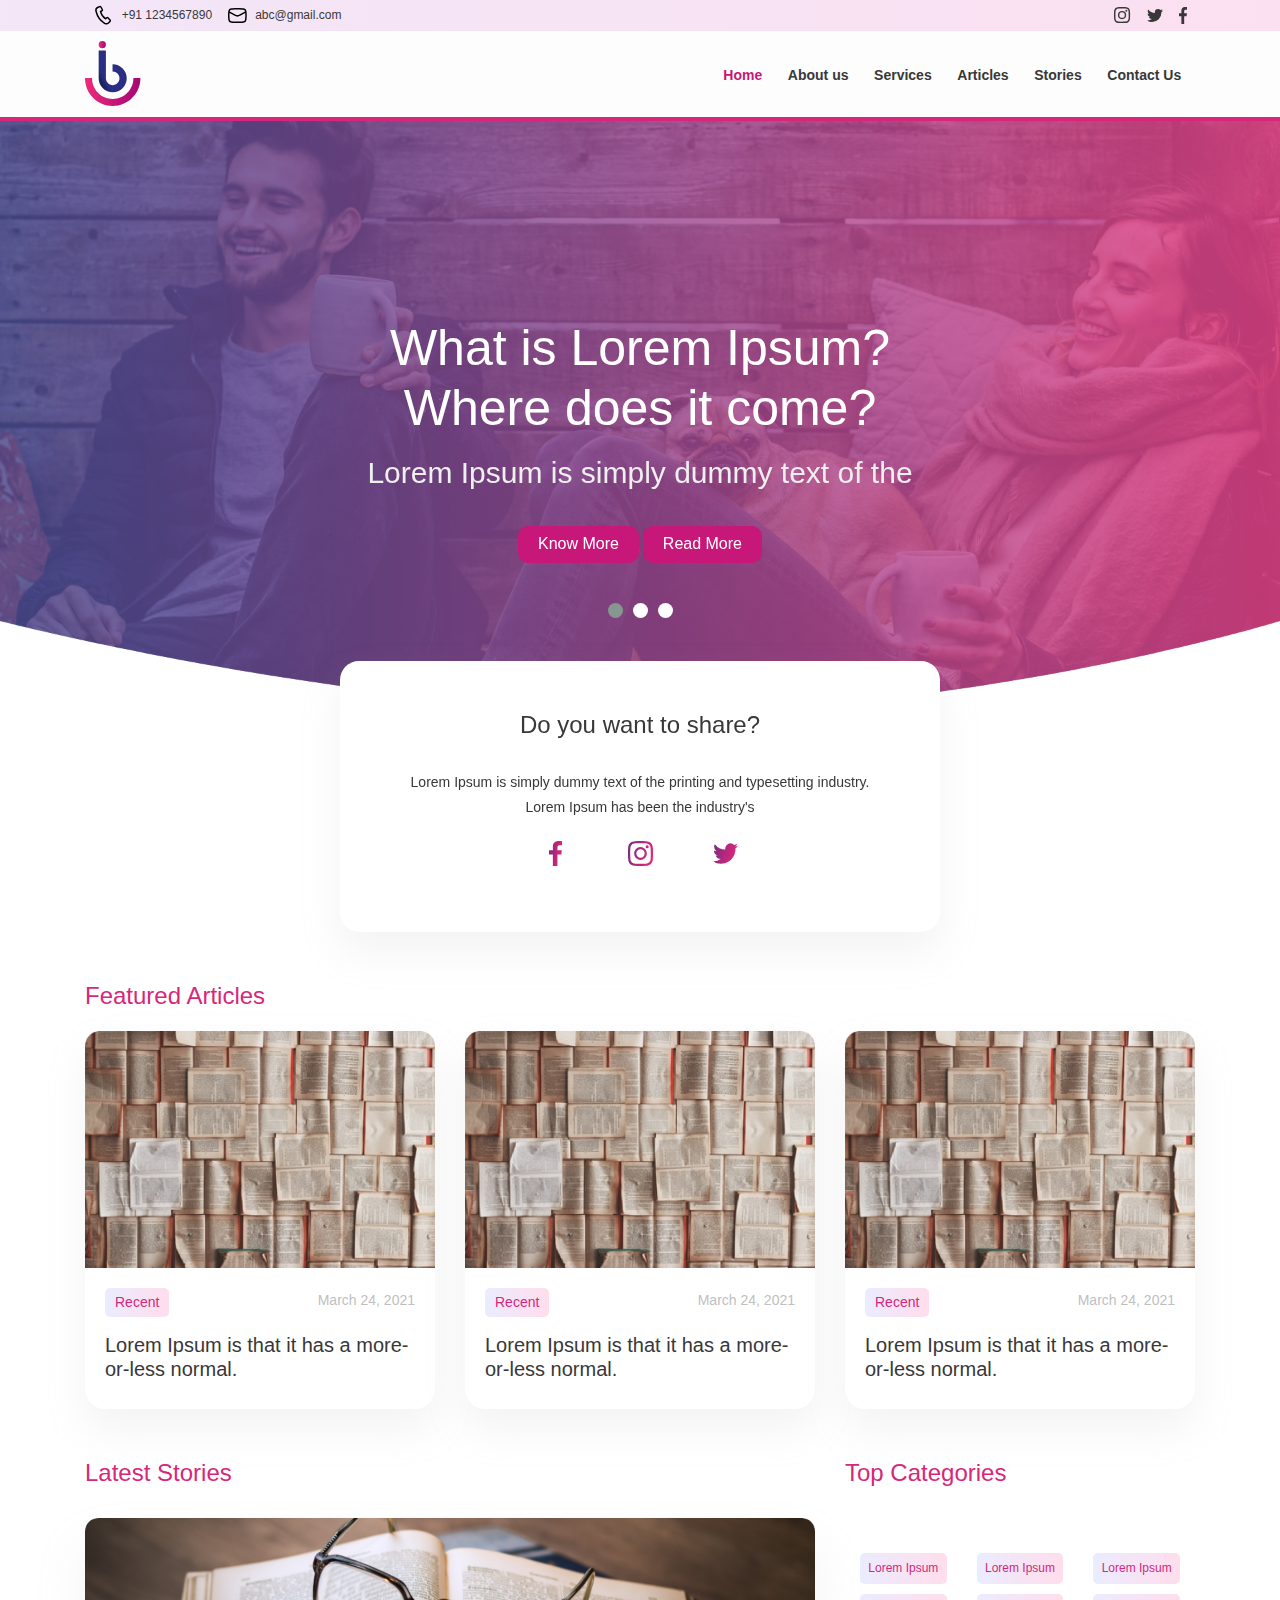
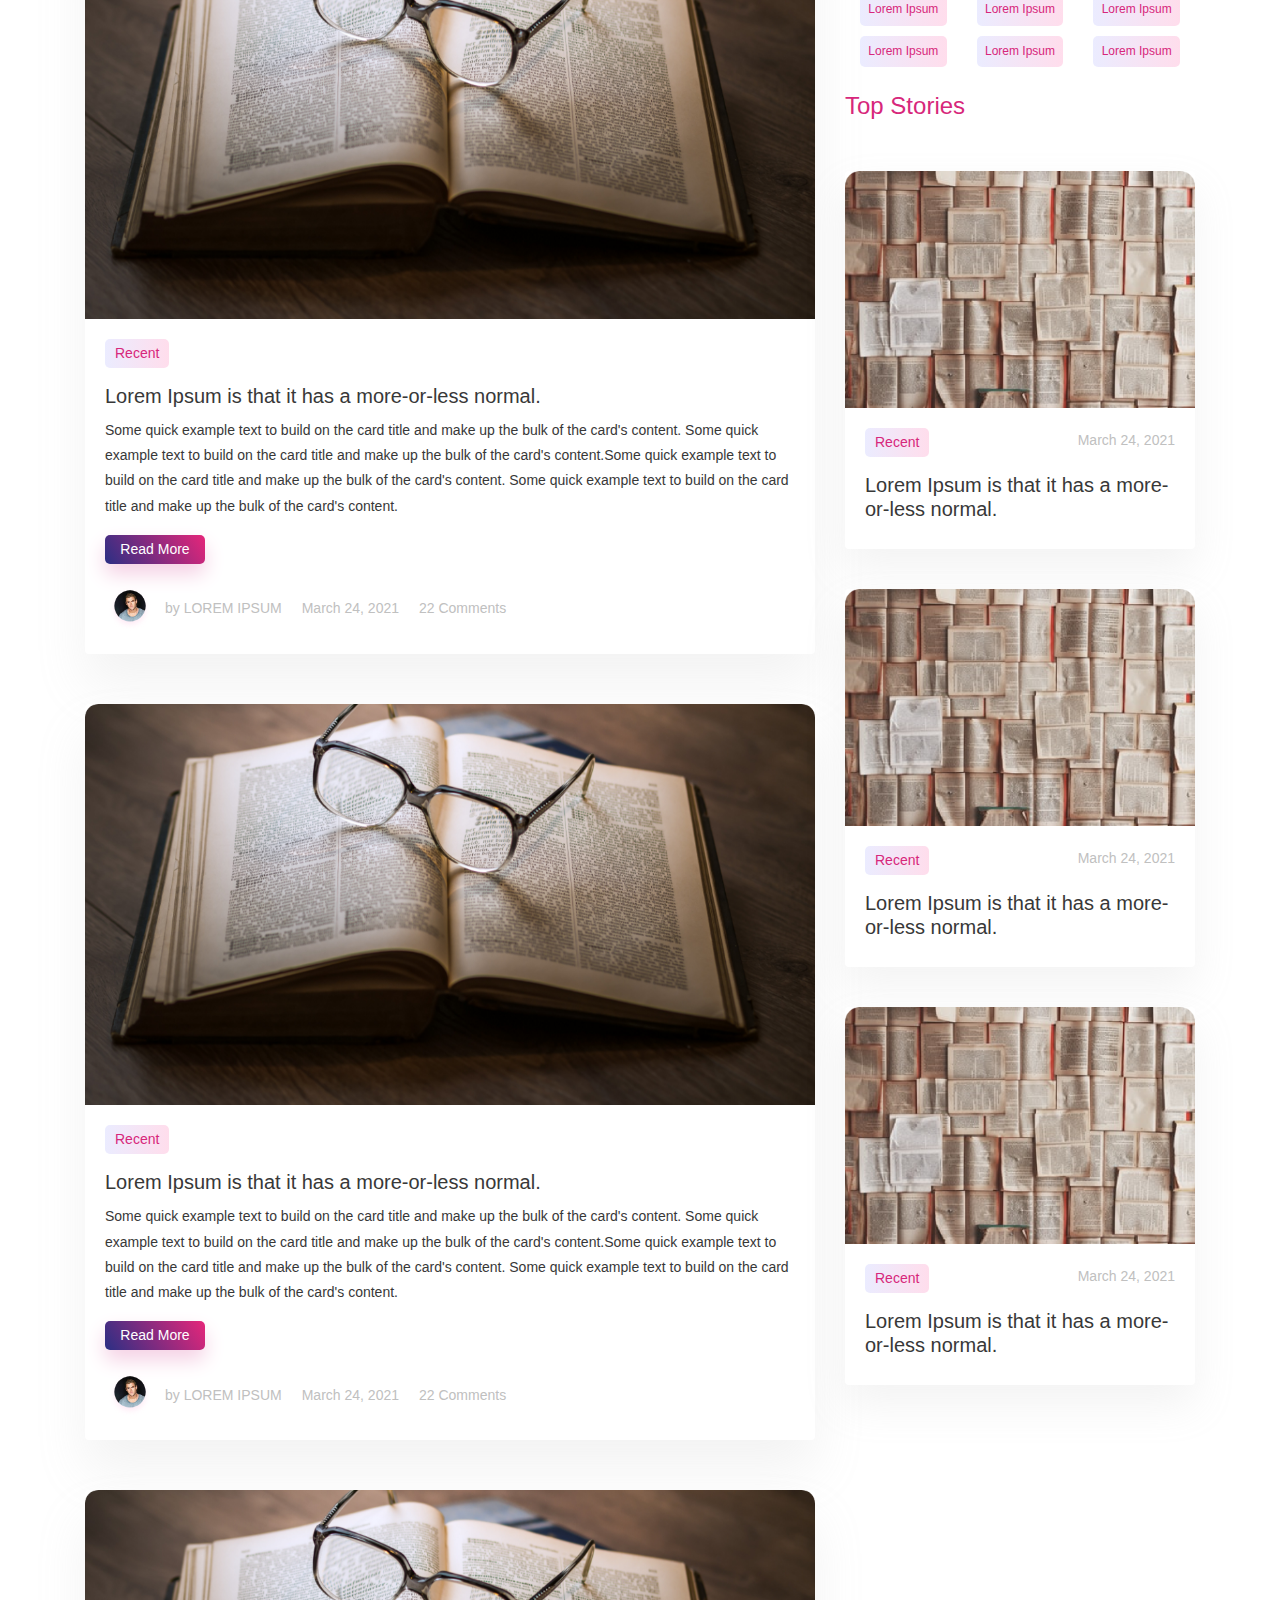
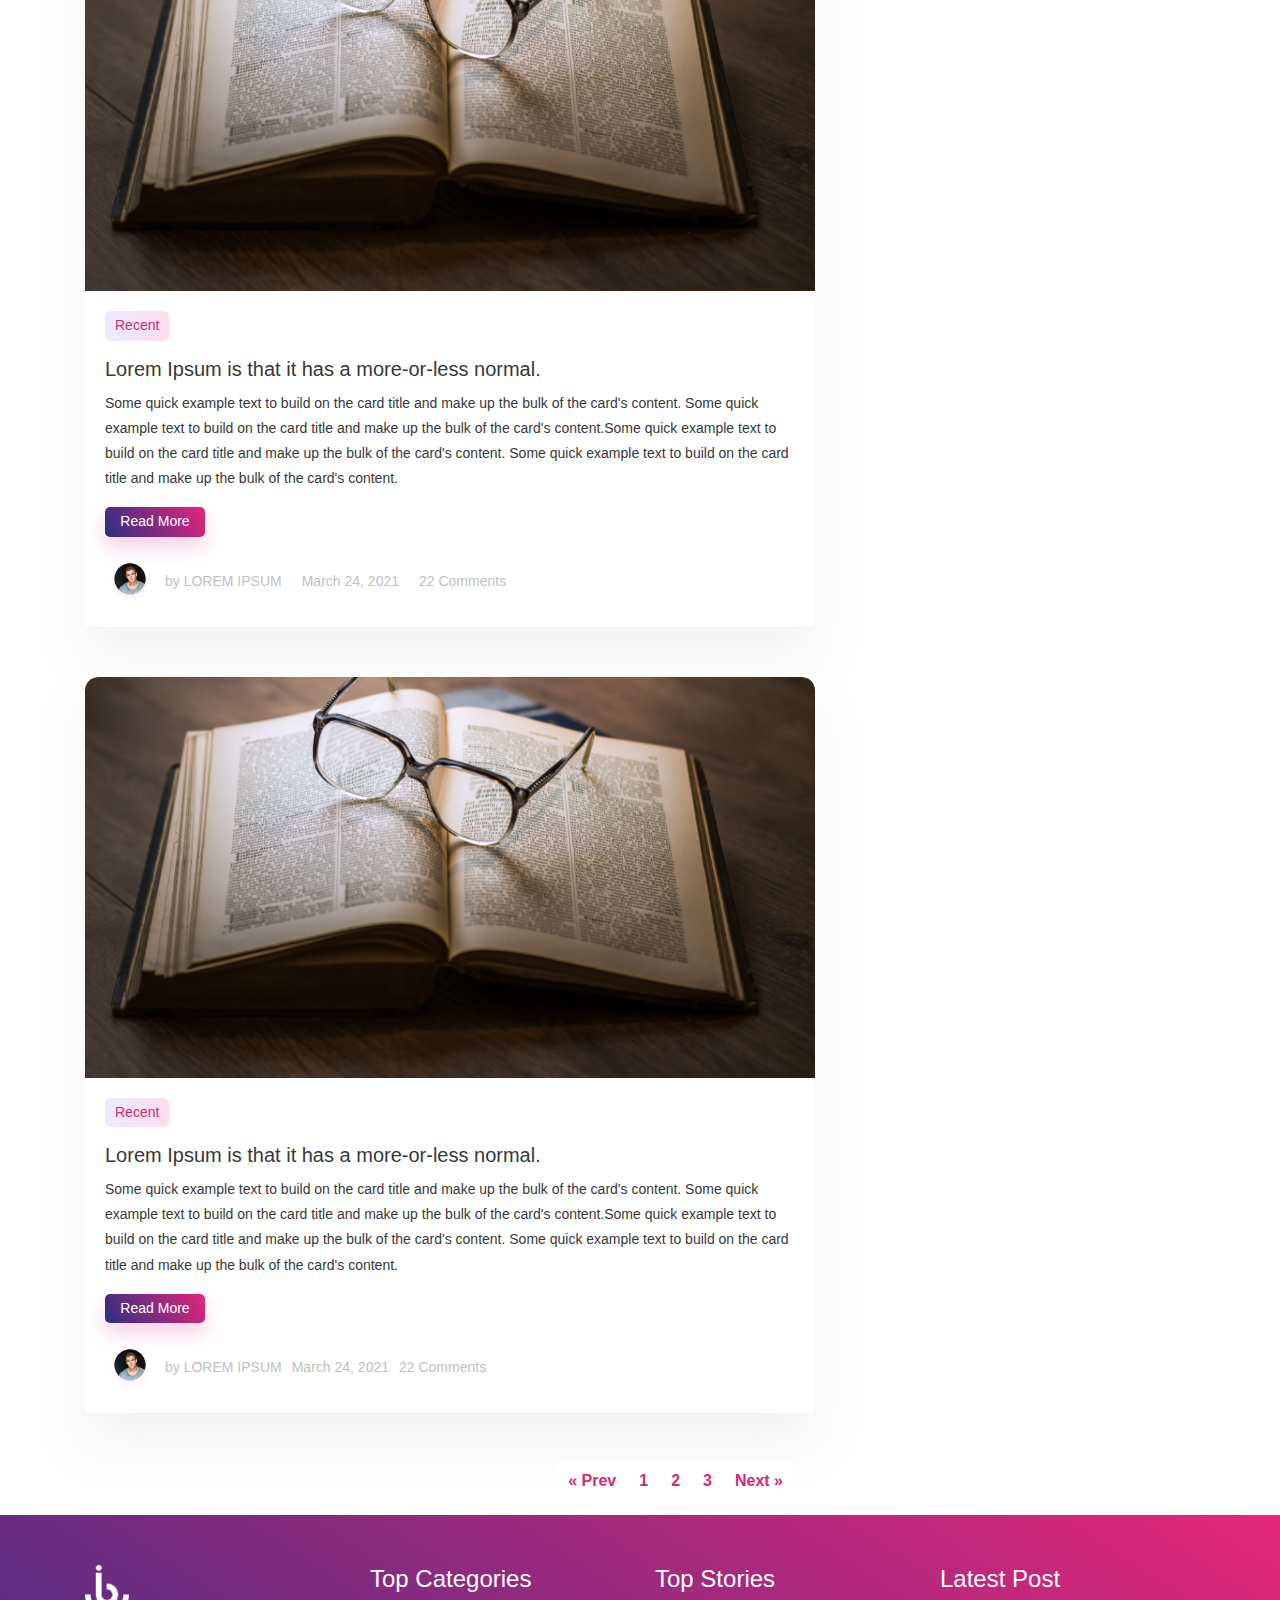
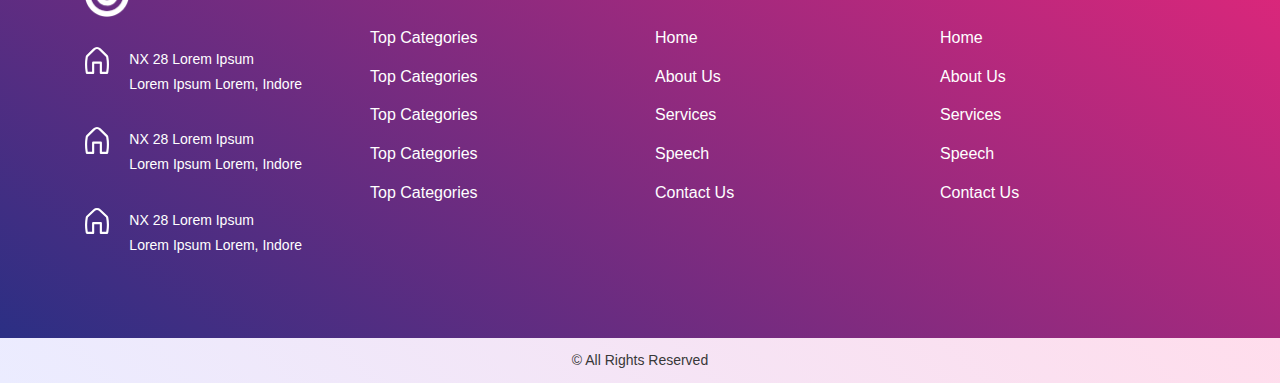
==== commit 05896acd: "style changes" ====
--- a/index.html
+++ b/index.html
@@ -4,6 +4,7 @@
     <title>BYITSOWN</title>
     <meta name="description" content="BYITSOWN" />
     <meta http-equiv="content-type" content="text/html; charset=utf-8" />
+    <meta name="viewport" content="width=device-width, initial-scale=1" />
     <meta name="" content="" />
     <link id="appFavicon" rel="icon" type="image/x-icon" href="img/favicon.png"/>
     <link href="https://fonts.googleapis.com/css2?family=Montserrat:wght@300;400;500;600;700&display=swap" rel="stylesheet">
@@ -12,8 +13,8 @@
     <link rel="stylesheet" href="css/owl.carousel.min.css" type="text/css" />
     <link rel="stylesheet" href="css/owl.theme.default.css" type="text/css" />
     <link rel="stylesheet" href="css/aos.css" />
-    <link rel="stylesheet" href="css/style.css" type="text/css" />
-    <meta name="viewport" content="width=device-width, initial-scale=1" />
+    <link rel="stylesheet" href="css/style.css" type="text/css"/>
+    <link rel="stylesheet" href="css/responsive.css" type="text/css"/>
 </head>
   <body>
 
@@ -21,13 +22,13 @@
     <header class="top-header">
       <div class="container">
         <div class="row">
-            <div class="col-sm-6">
+          <div class="col-sm-12 col-md-6 col-lg-6">
                 <ul class="left-user-info mr-auto">
                   <li> <a href="tel:+91 1234567890" data-toggle="tooltip" data-placement="bottom" title="phone"><svg xmlns="http://www.w3.org/2000/svg" width="20.287" height="20.28" viewBox="0 0 20.287 20.28"><g transform="matrix(0.985, 0.174, -0.174, 0.985, 0.038, -3.631)"><g transform="translate(3 3)"><path d="M12.868,17.5a3.723,3.723,0,0,1-1.524-.325l-.758-.338A18.67,18.67,0,0,1,.892,7.426L.337,6.2A3.762,3.762,0,0,1,1.555,1.611L3.329.331a1.749,1.749,0,0,1,2.386.32L7.51,2.876a1.75,1.75,0,0,1-.319,2.5l-.67.5A11.822,11.822,0,0,0,11.638,11l.5-.67a1.75,1.75,0,0,1,2.5-.32L16.864,11.8a1.75,1.75,0,0,1,.319,2.387l-1.274,1.764A3.763,3.763,0,0,1,12.868,17.5ZM4.353,1.5a.25.25,0,0,0-.146.047L2.434,2.828A2.255,2.255,0,0,0,1.7,5.583L2.255,6.8a17.179,17.179,0,0,0,8.922,8.663l.013.005.764.34a2.234,2.234,0,0,0,.915.2,2.257,2.257,0,0,0,1.824-.932l1.274-1.764a.25.25,0,0,0-.046-.341L13.7,11.173a.249.249,0,0,0-.357.046l-.866,1.168a.75.75,0,0,1-.913.237,13.368,13.368,0,0,1-6.67-6.67.754.754,0,0,1,.237-.912L6.3,4.176a.251.251,0,0,0,.045-.358L4.548,1.593A.25.25,0,0,0,4.353,1.5Z" transform="translate(0.584 0.055)"/></g></g></svg> <span>+91 1234567890</span></a> </li>
                   <li> <a href="mailto:abc@gmail.com" data-toggle="tooltip" data-placement="bottom" title="email"><svg xmlns="http://www.w3.org/2000/svg" width="18.778" height="15.094" viewBox="0 0 18.778 15.094"><g transform="translate(-2.611 -4.453)"><g transform="translate(2 4)"><path d="M9.389,15.094c-1.573,0-3.165-.069-4.733-.206l-1.51-.13A3.13,3.13,0,0,1,.315,12.1,33.554,33.554,0,0,1,.193,3.9c.034-.286.074-.581.122-.9A3.13,3.13,0,0,1,3.146.337L4.657.205C6.224.069,7.816,0,9.389,0s3.165.069,4.733.205l1.51.131A3.13,3.13,0,0,1,18.464,3c.045.3.086.6.122.9a33.5,33.5,0,0,1-.122,8.2,3.13,3.13,0,0,1-2.831,2.66l-1.51.13C12.555,15.024,10.962,15.094,9.389,15.094ZM1.58,5.067A29.151,29.151,0,0,0,1.8,11.875a1.633,1.633,0,0,0,1.478,1.388l1.51.131c1.524.133,3.073.2,4.6.2s3.078-.067,4.6-.2l1.51-.131a1.633,1.633,0,0,0,1.478-1.388A29.1,29.1,0,0,0,17.2,5.067L12.182,7.853a5.751,5.751,0,0,1-5.585,0ZM9.389,1.5c-1.53,0-3.078.067-4.6.2l-1.51.13A1.633,1.633,0,0,0,1.8,3.219c-.012.077-.023.156-.034.233l5.561,3.09a4.252,4.252,0,0,0,4.128,0l5.56-3.09c-.011-.077-.023-.156-.034-.233A1.633,1.633,0,0,0,15.5,1.831l-1.51-.13C12.467,1.568,10.919,1.5,9.389,1.5Z" transform="translate(0.611 0.453)"/></g></g></svg> <span>abc@gmail.com</span></a> </li>
                 </ul>
             </div>
-            <div class="col-sm-6">
+            <div class="col-sm-12 col-md-6 col-lg-6">
             <ul class="social-header-icons ml-md-auto">
               <li> <a href="#" data-toggle="tooltip" data-placement="bottom" title="instagram"><svg xmlns="http://www.w3.org/2000/svg" width="16.094" height="16.094" viewBox="0 0 16.094 16.094"><defs><style>.a{fill:#383838;fill-rule:evenodd;}</style></defs><path class="a" d="M8.047,1.431a24.673,24.673,0,0,1,3.219.089,4.147,4.147,0,0,1,1.52.268,3.14,3.14,0,0,1,1.52,1.52,4.147,4.147,0,0,1,.268,1.52c0,.8.089,1.073.089,3.219a24.673,24.673,0,0,1-.089,3.219,4.147,4.147,0,0,1-.268,1.52,3.14,3.14,0,0,1-1.52,1.52,4.147,4.147,0,0,1-1.52.268c-.8,0-1.073.089-3.219.089a24.673,24.673,0,0,1-3.219-.089,4.147,4.147,0,0,1-1.52-.268,3.14,3.14,0,0,1-1.52-1.52,4.147,4.147,0,0,1-.268-1.52c0-.8-.089-1.073-.089-3.219A24.673,24.673,0,0,1,1.52,4.828a4.147,4.147,0,0,1,.268-1.52,3.211,3.211,0,0,1,.626-.894,1.512,1.512,0,0,1,.894-.626,4.147,4.147,0,0,1,1.52-.268,24.673,24.673,0,0,1,3.219-.089M8.047,0A26.418,26.418,0,0,0,4.739.089,5.52,5.52,0,0,0,2.772.447a3.5,3.5,0,0,0-1.431.894A3.5,3.5,0,0,0,.447,2.772,4.074,4.074,0,0,0,.089,4.739,26.418,26.418,0,0,0,0,8.047a26.418,26.418,0,0,0,.089,3.308,5.52,5.52,0,0,0,.358,1.967,3.5,3.5,0,0,0,.894,1.431,3.5,3.5,0,0,0,1.431.894A5.52,5.52,0,0,0,4.739,16a26.418,26.418,0,0,0,3.308.089A26.418,26.418,0,0,0,11.355,16a5.52,5.52,0,0,0,1.967-.358,3.751,3.751,0,0,0,2.325-2.325A5.52,5.52,0,0,0,16,11.355c0-.894.089-1.162.089-3.308A26.418,26.418,0,0,0,16,4.739a5.52,5.52,0,0,0-.358-1.967,3.5,3.5,0,0,0-.894-1.431A3.5,3.5,0,0,0,13.322.447,5.52,5.52,0,0,0,11.355.089,26.418,26.418,0,0,0,8.047,0m0,3.934A4.047,4.047,0,0,0,3.934,8.047,4.113,4.113,0,1,0,8.047,3.934m0,6.8A2.634,2.634,0,0,1,5.365,8.047,2.634,2.634,0,0,1,8.047,5.365a2.634,2.634,0,0,1,2.682,2.682,2.634,2.634,0,0,1-2.682,2.682m4.292-7.957a.984.984,0,1,0,.984.984.992.992,0,0,0-.984-.984"/></svg> </a> </li>
               <li> <a href="#" data-toggle="tooltip" data-placement="bottom" title="twitter"><img src="img/twitter.svg" /> </a> </li>
@@ -315,7 +316,7 @@
             </div>
              <div class="post-pagination"> 
               <nav aria-label="Page navigation">
-                <ul class="pagination justify-content-end">
+                <ul class="pagination">
                   <!-- <li class="page-item disabled"> -->
                     <li class="page-item">
                     <a class="page-link" href="#" tabindex="-1">&laquo; Prev</a>
@@ -359,7 +360,7 @@
                          <p class="themeClr recent">Recent</p>
                          <p class="post-date">March 24, 2021</p>
                     </div>
-                    <p class="card-text">Some quick example text to build on the card title and make up the bulk of the card's content.</p>
+                    <h5>Lorem Ipsum is that it has a more-or-less normal.</h5>
                   </div>
                 </div>
 
@@ -370,7 +371,7 @@
                         <p class="themeClr recent">Recent</p>
                          <p class="post-date">March 24, 2021</p>
                     </div>
-                    <p class="card-text">Some quick example text to build on the card title and make up the bulk of the card's content.</p>
+                    <h5>Lorem Ipsum is that it has a more-or-less normal.</h5>
                   </div>
                 </div>
 
@@ -381,7 +382,7 @@
                          <p class="themeClr recent">Recent</p>
                          <p class="post-date">March 24, 2021</p>
                     </div>
-                    <p class="card-text">Some quick example text to build on the card title and make up the bulk of the card's content.</p>
+                    <h5>Lorem Ipsum is that it has a more-or-less normal.</h5>
                   </div>
                 </div>
             </div>
@@ -392,7 +393,7 @@
   <footer class="footer-section">
     <div class="container">
        <div class="row">
-          <div class="col-lg-3">
+          <div class="col-lg-3 col-foo-first">
             <div class="footer-logo">
               <a href="javascript:void(0)">  <img src="./img/footer.png" /></a>
             </div>
@@ -455,7 +456,7 @@
     <p class="mb-0">&#169; All Rights Reserved</p>
   </section>
   
-    <script src="https://code.jquery.com/jquery-3.1.1.min.js"></script>
+    <script src="js/jquery.js"></script>
     <script src="js/owl.carousel.min.js"></script>
     <script src="js/popper.min.js"></script>
     <script src="js/bootstrap.min.js"></script>
--- a/css/style.css
+++ b/css/style.css
@@ -711,7 +711,7 @@
 }
 
 .post-info {
-    margin-top: 20px;
+    margin-top: 30px;
 }
 
 .post-info .card{
@@ -806,6 +806,9 @@
     color: #383838;
 }
 
+.pagination {
+    justify-content: flex-end !important;
+}
 .post-pagination {
     padding: 0px 20px;
 }
--- a/css/responsive.css
+++ b/css/responsive.css
@@ -0,0 +1,493 @@
+@media only screen and (max-width: 300px){
+
+    ul.left-user-info.mr-auto a {
+        padding: 3px 0px;
+        text-decoration: none;
+    }
+
+    .banner .slider-btn {
+
+        font-size: 10px;
+    }
+
+    .carousel-caption {
+        top: 4%;
+    }
+
+
+    .carousel-caption h2 {
+        font-size: 18px;
+        padding: 0px;
+        line-height: 24px;
+    }
+   
+    .owl-dots {
+        top: 72%;
+    }
+
+
+    header.top-header {
+        font-size: 12px;
+    }
+
+    .cat-links a {
+        padding: 5px;
+        margin: 5px;
+    }
+
+    ul.left-user-info.mr-auto span {
+        margin-left: 0;
+        font-size: 12px;
+    }
+
+    .custom-nav {
+        flex-direction: row-reverse;
+        justify-content: flex-start;
+        display: flex;
+    }
+    
+    .custom-nav > nav > #navbarNav {
+        position: absolute;
+        right: 16px;
+        top: 49px;
+        background: white;
+        min-width: 200px;
+        z-index: 999999;
+        color: rgba(0,0,0,.5);
+        border-color: rgba(0,0,0,.1);
+        box-shadow: 0px 5px 3px #4e567a;
+        border-radius: 0 0 8px 8px;
+        padding: 5px 13px;
+    }
+    
+    .owl-demo .item img {
+        height: 320px;
+    }
+    
+    
+    .carousel-caption p{
+        font-size: 14px;
+    }
+    
+    .carousel-caption {
+        top: 10%;
+    }
+    
+    .banner .slider-btn {
+        background: #C71778;
+        border-radius: 8px;
+        border: 0;
+        margin-top: 0;
+        display: inline-block;
+        color: #fff;
+        font-size: 10px;
+        transition: all ease-in-out 0.5s;
+    }
+    
+    .owl-theme .owl-nav.disabled + .owl-dots {
+        margin-top: 0px;
+    }
+    
+    
+    .sec-with-banner h4 {
+        margin-bottom: 15px;
+    }
+    
+    .sec-with-banner p {
+        width: 220px;
+        margin-bottom: 10px;
+    }
+    .sec-with-banner{
+        padding: 25px;
+    }
+    
+    .author-by p, .author-comment p, .author-comment p {
+        margin: 0px;
+        font-size: 12px;
+    }
+    
+    .feature-title{
+        margin-bottom: 25px;
+        text-align: center;
+    }
+    
+    .owl-theme .owl-dots .owl-dot span {
+        width: 12px;
+        height: 12px;
+    }
+    
+    .middle-post-info h4 {
+        text-align: center;
+        margin: 25px 0px;
+    }
+    
+    .pagination {
+        justify-content: center !important;
+    }
+
+    .post-pagination {
+        padding: 0px 16px;
+    }
+    
+    .cat-links.sec-gap {
+        margin: 0px;
+        display: flex;
+    }
+    
+    .cat-link a{
+        font-size: 14px ;
+    }
+    
+    .col-lg-3.col-foo-first{
+        width: 100% !important;
+    }
+    footer.footer-section .col-lg-3 {
+        width: 48%;
+    }
+    
+    .footer-section h4 {       
+        font-size: 16px;
+        margin-top: 25px;
+    }
+    
+    ul.left-user-info {
+        justify-content: space-between;
+    }
+    ul.social-header-icons{
+        display: none;
+    }
+    
+    header.top-header{
+        font-size: 14px;
+    }
+
+    .sec-with-banner {
+        padding: 10px;
+        padding-top: 20px;
+    }
+
+    .card-body h5 {
+        font-size: 18px;
+        line-height: 26px;
+    }
+    
+
+    .pagination .page-link {
+        font-size: 10px;
+    }
+  
+    .logo-area img{
+        width: 40px;
+    }    
+    
+}
+
+@media only screen and (min-width: 301px) and (max-device-width: 600px){
+     /* @media only screen and (min-device-width : 500px) and (max-width: 600px) { */
+    .carousel-caption h2 {
+        font-size: 20px;
+        padding: 0px;
+        line-height: 24px;
+    }
+    
+    .owl-dots {
+        top: 72%;
+    }
+
+
+    header.top-header {
+        font-size: 12px;
+    }
+
+    .cat-links a {
+        padding: 5px;
+        margin: 5px;
+    }
+
+    ul.left-user-info.mr-auto span {
+        margin-left: 0;
+        font-size: 12px;
+    }
+
+    .custom-nav {
+        flex-direction: row-reverse;
+        justify-content: flex-start;
+        display: flex;
+    }
+    
+    .custom-nav > nav > #navbarNav {
+        position: absolute;
+        right: 16px;
+        top: 49px;
+        background: white;
+        min-width: 200px;
+        z-index: 999999;
+        color: rgba(0,0,0,.5);
+        border-color: rgba(0,0,0,.1);
+        box-shadow: 0px 5px 3px #4e567a;
+        border-radius: 0 0 8px 8px;
+        padding: 5px 13px;
+    }
+    
+    .owl-demo .item img {
+        height: 320px;
+    }
+    
+    
+    .carousel-caption p{
+        font-size: 14px;
+    }
+    
+    .carousel-caption {
+        top: 3% ;
+    }
+    
+    .banner .slider-btn {
+        background: #C71778;
+        border-radius: 8px;
+        border: 0;
+        margin-top: 0;
+        display: inline-block;
+        color: #fff;
+        font-size: 14px;
+        transition: all ease-in-out 0.5s;
+    }
+    
+    .owl-theme .owl-nav.disabled + .owl-dots {
+        margin-top: 0px;
+    }
+    
+    
+    .sec-with-banner h4 {
+        margin-bottom: 15px;
+    }
+    
+    .sec-with-banner p {
+        width: 220px;
+        margin-bottom: 10px;
+    }
+    .sec-with-banner{
+        padding: 25px;
+    }
+    
+    .author-by p, .author-comment p, .author-comment p {
+        margin: 0px;
+        font-size: 12px;
+    }
+    
+    .feature-title{
+        margin-bottom: 25px;
+        text-align: center;
+    }
+    
+    .owl-theme .owl-dots .owl-dot span {
+        width: 12px;
+        height: 12px;
+    }
+    
+    .middle-post-info h4 {
+        text-align: center;
+        margin: 25px 0px;
+    }
+    
+    .pagination {
+        justify-content: center !important;
+    }
+
+    .post-pagination {
+        padding: 0px 16px;
+    }
+    
+    .cat-links.sec-gap {
+        margin: 0px;
+        display: flex;
+    }
+    
+    .cat-link a{
+        font-size: 14px ;
+    }
+    
+    .col-lg-3.col-foo-first{
+        width: 100% !important;
+    }
+    footer.footer-section .col-lg-3 {
+        width: 48%;
+    }
+    
+    .footer-section h4 {       
+        font-size: 20px;
+        margin-top: 25px;
+    }
+    
+    ul.left-user-info {
+        justify-content: space-between;
+    }
+    ul.social-header-icons{
+        display: none;
+    }
+    
+    header.top-header{
+        font-size: 14px;
+    }
+    
+    .carousel-caption h2 {
+        font-size: 20px;
+        padding: 0px;
+        line-height: 24px;
+    }
+    
+
+}
+@media only screen and (min-device-width: 768px) and (max-device-width: 1024px) and (orientation : portrait) {
+
+    .custom-nav {
+        flex-direction: row-reverse;
+        justify-content: flex-start;
+        display: flex;
+    }
+
+    .custom-nav > nav > #navbarNav {
+        position: absolute;
+        right: 16px;
+        top: 49px;
+        background: white;
+        min-width: 200px;
+        z-index: 999999;
+        color: rgba(0,0,0,.5);
+        border-color: rgba(0,0,0,.1);
+        box-shadow: 0px 5px 3px #4e567a;
+        border-radius: 0 0 8px 8px;
+        padding: 5px 13px;
+    }
+
+    .owl-demo .item img {
+        height: 320px;
+    }
+
+    .carousel-caption h2 {
+        font-size: 24px;
+        padding: 0px;
+        line-height: 30px;
+    }
+    .carousel-caption p{
+        font-size: 14px;
+    }
+
+    .carousel-caption {
+        top: 10%;
+    }
+
+    .banner .slider-btn {
+        background: #C71778;
+        border-radius: 8px;
+        border: 0;
+        margin-top: 0;
+        display: inline-block;
+        color: #fff;
+        font-size: 14px;
+        transition: all ease-in-out 0.5s;
+    }
+
+    .owl-theme .owl-nav.disabled + .owl-dots {
+        margin-top: 10px;
+    }
+    .owl-dots{
+        top: 68%;
+    }
+
+    .sec-with-banner h4 {
+        margin-bottom: 15px;
+    }
+
+    .sec-with-banner p {
+        width: 350px;
+        margin-bottom: 10px;
+    }
+    .sec-with-banner{
+        padding: 25px;
+    }
+
+    .author-by p, .author-comment p, .author-comment p {
+        margin: 0px;
+        font-size: 12px;
+    }
+    
+    .feature-title{
+        margin-bottom: 25px;
+        text-align: center;
+    }
+
+    .owl-theme .owl-dots .owl-dot span {
+        width: 12px;
+        height: 12px;
+    }
+
+    .middle-post-info h4 {
+        text-align: center;
+        margin: 25px 0px;
+    }
+
+    .pagination {
+        justify-content: center !important;
+    }
+
+    .cat-links.sec-gap {
+        margin: 0px;
+        display: flex;
+    }
+
+    .cat-link a{
+        font-size: 14px ;
+    }
+
+    footer.footer-section .col-lg-3 {
+        width: 48%;
+    }
+
+    .footer-section h4 {       
+        font-size: 20px;
+        margin-top: 25px;
+    }
+
+    /* ul.left-user-info {
+        justify-content: space-between;
+    }
+    ul.social-header-icons{
+        display: none;
+    } */
+
+    header.top-header{
+        font-size: 14px;
+    }
+
+    .carousel-caption h2 {
+        font-size: 20px;
+        padding: 0px;
+        line-height: 24px;
+    }
+
+    .post-link div {
+        /* width: 30%; */
+        padding: 5px;
+    }
+
+}
+
+    
+@media screen and (min-device-width: 1025px) and (max-width: 1060px) {
+    .custom-nav .navbar-light .navbar-nav .nav-link{
+        padding-left: 0.7rem;
+    }
+
+    .carousel-caption{
+        top: 20%;
+    }
+
+    .cat-links {
+        padding: 2px;
+    }
+
+    .cat-links.sec-gap {
+        margin-top: 25px;
+    }
+}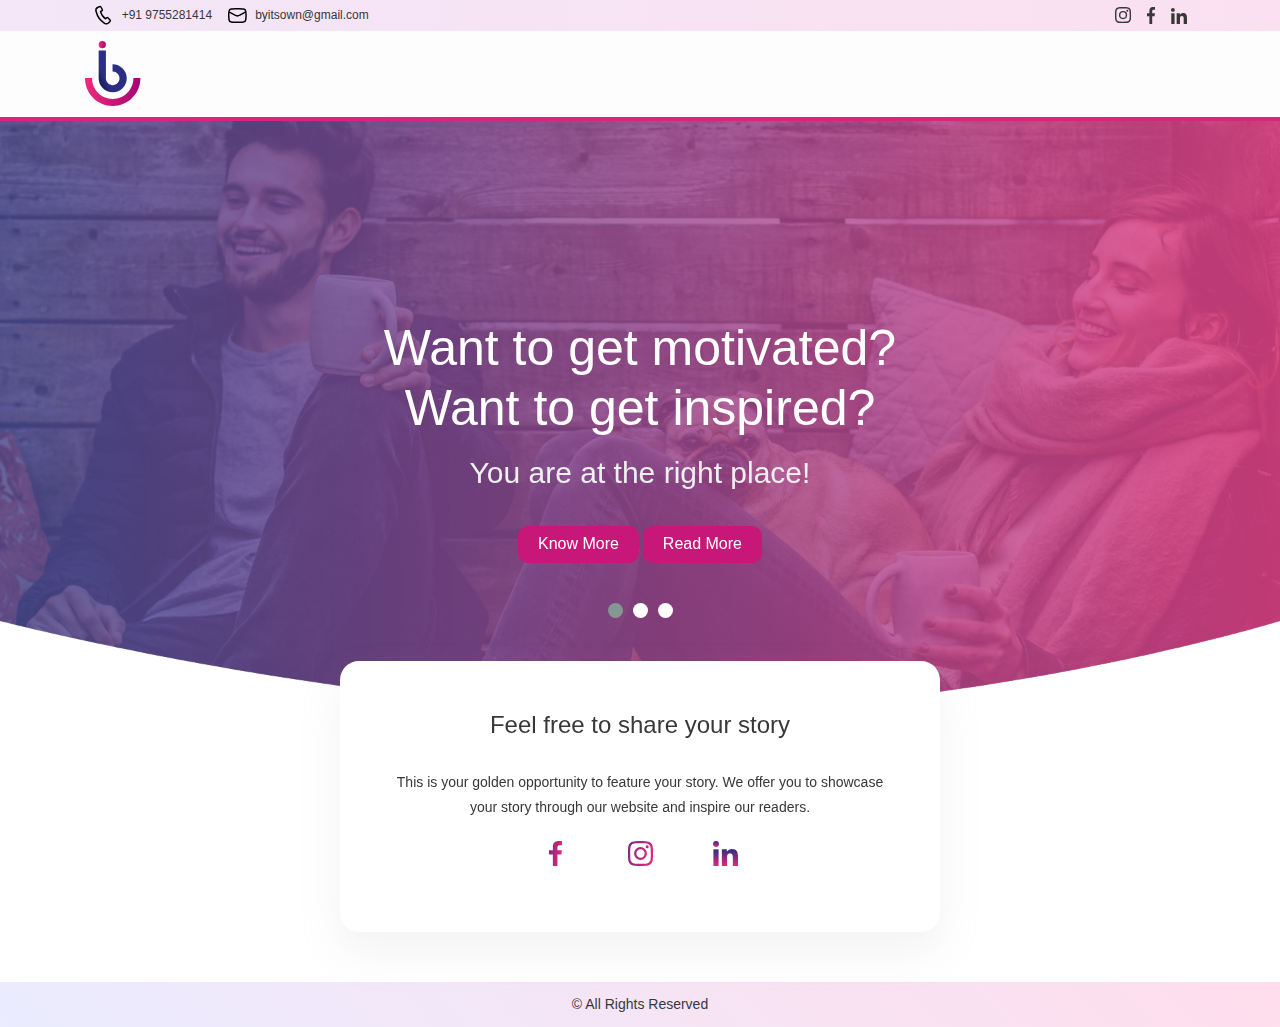
==== commit 054e00e2: "site changes" ====
--- a/index.html
+++ b/index.html
@@ -24,17 +24,17 @@
         <div class="row">
           <div class="col-sm-12 col-md-6 col-lg-6">
                 <ul class="left-user-info mr-auto">
-                  <li> <a href="tel:+91 1234567890" data-toggle="tooltip" data-placement="bottom" title="phone"><svg xmlns="http://www.w3.org/2000/svg" width="20.287" height="20.28" viewBox="0 0 20.287 20.28"><g transform="matrix(0.985, 0.174, -0.174, 0.985, 0.038, -3.631)"><g transform="translate(3 3)"><path d="M12.868,17.5a3.723,3.723,0,0,1-1.524-.325l-.758-.338A18.67,18.67,0,0,1,.892,7.426L.337,6.2A3.762,3.762,0,0,1,1.555,1.611L3.329.331a1.749,1.749,0,0,1,2.386.32L7.51,2.876a1.75,1.75,0,0,1-.319,2.5l-.67.5A11.822,11.822,0,0,0,11.638,11l.5-.67a1.75,1.75,0,0,1,2.5-.32L16.864,11.8a1.75,1.75,0,0,1,.319,2.387l-1.274,1.764A3.763,3.763,0,0,1,12.868,17.5ZM4.353,1.5a.25.25,0,0,0-.146.047L2.434,2.828A2.255,2.255,0,0,0,1.7,5.583L2.255,6.8a17.179,17.179,0,0,0,8.922,8.663l.013.005.764.34a2.234,2.234,0,0,0,.915.2,2.257,2.257,0,0,0,1.824-.932l1.274-1.764a.25.25,0,0,0-.046-.341L13.7,11.173a.249.249,0,0,0-.357.046l-.866,1.168a.75.75,0,0,1-.913.237,13.368,13.368,0,0,1-6.67-6.67.754.754,0,0,1,.237-.912L6.3,4.176a.251.251,0,0,0,.045-.358L4.548,1.593A.25.25,0,0,0,4.353,1.5Z" transform="translate(0.584 0.055)"/></g></g></svg> <span>+91 1234567890</span></a> </li>
-                  <li> <a href="mailto:abc@gmail.com" data-toggle="tooltip" data-placement="bottom" title="email"><svg xmlns="http://www.w3.org/2000/svg" width="18.778" height="15.094" viewBox="0 0 18.778 15.094"><g transform="translate(-2.611 -4.453)"><g transform="translate(2 4)"><path d="M9.389,15.094c-1.573,0-3.165-.069-4.733-.206l-1.51-.13A3.13,3.13,0,0,1,.315,12.1,33.554,33.554,0,0,1,.193,3.9c.034-.286.074-.581.122-.9A3.13,3.13,0,0,1,3.146.337L4.657.205C6.224.069,7.816,0,9.389,0s3.165.069,4.733.205l1.51.131A3.13,3.13,0,0,1,18.464,3c.045.3.086.6.122.9a33.5,33.5,0,0,1-.122,8.2,3.13,3.13,0,0,1-2.831,2.66l-1.51.13C12.555,15.024,10.962,15.094,9.389,15.094ZM1.58,5.067A29.151,29.151,0,0,0,1.8,11.875a1.633,1.633,0,0,0,1.478,1.388l1.51.131c1.524.133,3.073.2,4.6.2s3.078-.067,4.6-.2l1.51-.131a1.633,1.633,0,0,0,1.478-1.388A29.1,29.1,0,0,0,17.2,5.067L12.182,7.853a5.751,5.751,0,0,1-5.585,0ZM9.389,1.5c-1.53,0-3.078.067-4.6.2l-1.51.13A1.633,1.633,0,0,0,1.8,3.219c-.012.077-.023.156-.034.233l5.561,3.09a4.252,4.252,0,0,0,4.128,0l5.56-3.09c-.011-.077-.023-.156-.034-.233A1.633,1.633,0,0,0,15.5,1.831l-1.51-.13C12.467,1.568,10.919,1.5,9.389,1.5Z" transform="translate(0.611 0.453)"/></g></g></svg> <span>abc@gmail.com</span></a> </li>
+                  <li> <a href="tel:+919755281414" data-toggle="tooltip" data-placement="bottom" title="phone"><svg xmlns="http://www.w3.org/2000/svg" width="20.287" height="20.28" viewBox="0 0 20.287 20.28"><g transform="matrix(0.985, 0.174, -0.174, 0.985, 0.038, -3.631)"><g transform="translate(3 3)"><path d="M12.868,17.5a3.723,3.723,0,0,1-1.524-.325l-.758-.338A18.67,18.67,0,0,1,.892,7.426L.337,6.2A3.762,3.762,0,0,1,1.555,1.611L3.329.331a1.749,1.749,0,0,1,2.386.32L7.51,2.876a1.75,1.75,0,0,1-.319,2.5l-.67.5A11.822,11.822,0,0,0,11.638,11l.5-.67a1.75,1.75,0,0,1,2.5-.32L16.864,11.8a1.75,1.75,0,0,1,.319,2.387l-1.274,1.764A3.763,3.763,0,0,1,12.868,17.5ZM4.353,1.5a.25.25,0,0,0-.146.047L2.434,2.828A2.255,2.255,0,0,0,1.7,5.583L2.255,6.8a17.179,17.179,0,0,0,8.922,8.663l.013.005.764.34a2.234,2.234,0,0,0,.915.2,2.257,2.257,0,0,0,1.824-.932l1.274-1.764a.25.25,0,0,0-.046-.341L13.7,11.173a.249.249,0,0,0-.357.046l-.866,1.168a.75.75,0,0,1-.913.237,13.368,13.368,0,0,1-6.67-6.67.754.754,0,0,1,.237-.912L6.3,4.176a.251.251,0,0,0,.045-.358L4.548,1.593A.25.25,0,0,0,4.353,1.5Z" transform="translate(0.584 0.055)"/></g></g></svg> <span>+91 9755281414</span></a> </li>
+                  <li> <a href="mailto:byitsown@gmail.com" data-toggle="tooltip" data-placement="bottom" title="email"><svg xmlns="http://www.w3.org/2000/svg" width="18.778" height="15.094" viewBox="0 0 18.778 15.094"><g transform="translate(-2.611 -4.453)"><g transform="translate(2 4)"><path d="M9.389,15.094c-1.573,0-3.165-.069-4.733-.206l-1.51-.13A3.13,3.13,0,0,1,.315,12.1,33.554,33.554,0,0,1,.193,3.9c.034-.286.074-.581.122-.9A3.13,3.13,0,0,1,3.146.337L4.657.205C6.224.069,7.816,0,9.389,0s3.165.069,4.733.205l1.51.131A3.13,3.13,0,0,1,18.464,3c.045.3.086.6.122.9a33.5,33.5,0,0,1-.122,8.2,3.13,3.13,0,0,1-2.831,2.66l-1.51.13C12.555,15.024,10.962,15.094,9.389,15.094ZM1.58,5.067A29.151,29.151,0,0,0,1.8,11.875a1.633,1.633,0,0,0,1.478,1.388l1.51.131c1.524.133,3.073.2,4.6.2s3.078-.067,4.6-.2l1.51-.131a1.633,1.633,0,0,0,1.478-1.388A29.1,29.1,0,0,0,17.2,5.067L12.182,7.853a5.751,5.751,0,0,1-5.585,0ZM9.389,1.5c-1.53,0-3.078.067-4.6.2l-1.51.13A1.633,1.633,0,0,0,1.8,3.219c-.012.077-.023.156-.034.233l5.561,3.09a4.252,4.252,0,0,0,4.128,0l5.56-3.09c-.011-.077-.023-.156-.034-.233A1.633,1.633,0,0,0,15.5,1.831l-1.51-.13C12.467,1.568,10.919,1.5,9.389,1.5Z" transform="translate(0.611 0.453)"/></g></g></svg> <span>byitsown@gmail.com</span></a> </li>
                 </ul>
             </div>
             <div class="col-sm-12 col-md-6 col-lg-6">
             <ul class="social-header-icons ml-md-auto">
-              <li> <a href="#" data-toggle="tooltip" data-placement="bottom" title="instagram"><svg xmlns="http://www.w3.org/2000/svg" width="16.094" height="16.094" viewBox="0 0 16.094 16.094"><defs><style>.a{fill:#383838;fill-rule:evenodd;}</style></defs><path class="a" d="M8.047,1.431a24.673,24.673,0,0,1,3.219.089,4.147,4.147,0,0,1,1.52.268,3.14,3.14,0,0,1,1.52,1.52,4.147,4.147,0,0,1,.268,1.52c0,.8.089,1.073.089,3.219a24.673,24.673,0,0,1-.089,3.219,4.147,4.147,0,0,1-.268,1.52,3.14,3.14,0,0,1-1.52,1.52,4.147,4.147,0,0,1-1.52.268c-.8,0-1.073.089-3.219.089a24.673,24.673,0,0,1-3.219-.089,4.147,4.147,0,0,1-1.52-.268,3.14,3.14,0,0,1-1.52-1.52,4.147,4.147,0,0,1-.268-1.52c0-.8-.089-1.073-.089-3.219A24.673,24.673,0,0,1,1.52,4.828a4.147,4.147,0,0,1,.268-1.52,3.211,3.211,0,0,1,.626-.894,1.512,1.512,0,0,1,.894-.626,4.147,4.147,0,0,1,1.52-.268,24.673,24.673,0,0,1,3.219-.089M8.047,0A26.418,26.418,0,0,0,4.739.089,5.52,5.52,0,0,0,2.772.447a3.5,3.5,0,0,0-1.431.894A3.5,3.5,0,0,0,.447,2.772,4.074,4.074,0,0,0,.089,4.739,26.418,26.418,0,0,0,0,8.047a26.418,26.418,0,0,0,.089,3.308,5.52,5.52,0,0,0,.358,1.967,3.5,3.5,0,0,0,.894,1.431,3.5,3.5,0,0,0,1.431.894A5.52,5.52,0,0,0,4.739,16a26.418,26.418,0,0,0,3.308.089A26.418,26.418,0,0,0,11.355,16a5.52,5.52,0,0,0,1.967-.358,3.751,3.751,0,0,0,2.325-2.325A5.52,5.52,0,0,0,16,11.355c0-.894.089-1.162.089-3.308A26.418,26.418,0,0,0,16,4.739a5.52,5.52,0,0,0-.358-1.967,3.5,3.5,0,0,0-.894-1.431A3.5,3.5,0,0,0,13.322.447,5.52,5.52,0,0,0,11.355.089,26.418,26.418,0,0,0,8.047,0m0,3.934A4.047,4.047,0,0,0,3.934,8.047,4.113,4.113,0,1,0,8.047,3.934m0,6.8A2.634,2.634,0,0,1,5.365,8.047,2.634,2.634,0,0,1,8.047,5.365a2.634,2.634,0,0,1,2.682,2.682,2.634,2.634,0,0,1-2.682,2.682m4.292-7.957a.984.984,0,1,0,.984.984.992.992,0,0,0-.984-.984"/></svg> </a> </li>
-              <li> <a href="#" data-toggle="tooltip" data-placement="bottom" title="twitter"><img src="img/twitter.svg" /> </a> </li>
-              <li> <a href="#" data-toggle="tooltip" data-placement="bottom" title="facebook"><img src="img/facebook.svg" /> </a> </li>
-              <!-- <li> <a href="#" data-toggle="tooltip" data-placement="bottom" title="linkedin"><img src="img/icon-linkdian.svg" /> </a> </li>
-              <li> <a href="#" data-toggle="tooltip" data-placement="bottom" title="youtube"><img src="img/icon-youtube.svg" /> </a> </li> -->
+              <li> <a href="https://www.instagram.com/byitsown/" target="_blank" data-toggle="tooltip" data-placement="bottom" title="instagram"><svg xmlns="http://www.w3.org/2000/svg" width="16.094" height="16.094" viewBox="0 0 16.094 16.094"><defs><style>.a{fill:#383838;fill-rule:evenodd;}</style></defs><path class="a" d="M8.047,1.431a24.673,24.673,0,0,1,3.219.089,4.147,4.147,0,0,1,1.52.268,3.14,3.14,0,0,1,1.52,1.52,4.147,4.147,0,0,1,.268,1.52c0,.8.089,1.073.089,3.219a24.673,24.673,0,0,1-.089,3.219,4.147,4.147,0,0,1-.268,1.52,3.14,3.14,0,0,1-1.52,1.52,4.147,4.147,0,0,1-1.52.268c-.8,0-1.073.089-3.219.089a24.673,24.673,0,0,1-3.219-.089,4.147,4.147,0,0,1-1.52-.268,3.14,3.14,0,0,1-1.52-1.52,4.147,4.147,0,0,1-.268-1.52c0-.8-.089-1.073-.089-3.219A24.673,24.673,0,0,1,1.52,4.828a4.147,4.147,0,0,1,.268-1.52,3.211,3.211,0,0,1,.626-.894,1.512,1.512,0,0,1,.894-.626,4.147,4.147,0,0,1,1.52-.268,24.673,24.673,0,0,1,3.219-.089M8.047,0A26.418,26.418,0,0,0,4.739.089,5.52,5.52,0,0,0,2.772.447a3.5,3.5,0,0,0-1.431.894A3.5,3.5,0,0,0,.447,2.772,4.074,4.074,0,0,0,.089,4.739,26.418,26.418,0,0,0,0,8.047a26.418,26.418,0,0,0,.089,3.308,5.52,5.52,0,0,0,.358,1.967,3.5,3.5,0,0,0,.894,1.431,3.5,3.5,0,0,0,1.431.894A5.52,5.52,0,0,0,4.739,16a26.418,26.418,0,0,0,3.308.089A26.418,26.418,0,0,0,11.355,16a5.52,5.52,0,0,0,1.967-.358,3.751,3.751,0,0,0,2.325-2.325A5.52,5.52,0,0,0,16,11.355c0-.894.089-1.162.089-3.308A26.418,26.418,0,0,0,16,4.739a5.52,5.52,0,0,0-.358-1.967,3.5,3.5,0,0,0-.894-1.431A3.5,3.5,0,0,0,13.322.447,5.52,5.52,0,0,0,11.355.089,26.418,26.418,0,0,0,8.047,0m0,3.934A4.047,4.047,0,0,0,3.934,8.047,4.113,4.113,0,1,0,8.047,3.934m0,6.8A2.634,2.634,0,0,1,5.365,8.047,2.634,2.634,0,0,1,8.047,5.365a2.634,2.634,0,0,1,2.682,2.682,2.634,2.634,0,0,1-2.682,2.682m4.292-7.957a.984.984,0,1,0,.984.984.992.992,0,0,0-.984-.984"/></svg> </a> </li>
+              <!-- <li> <a href="#" data-toggle="tooltip"  data-placement="bottom" title="twitter"><img src="img/twitter.svg" /> </a> </li> -->
+              <li> <a href="https://www.facebook.com/Byitsown-101966251958469" target="_blank" data-toggle="tooltip" data-placement="bottom" title="facebook"><img src="img/facebook.svg" /> </a> </li>
+               <li> <a href="https://www.linkedin.com/company/byitsown" target="_blank" data-toggle="tooltip" data-placement="bottom" title="linkedin"><img src="img/linkdin.svg" /> </a> </li>
+                <!-- <li> <a href="https://www.youtube.com/channel/UCJb2pPOJzsiDv0WyB-5a1hA" target="_blank" data-toggle="tooltip" data-placement="bottom" title="youtube"><img src="img/icon-youtube.svg" /> </a> </li>  -->
             </ul>
           </div>
         </div>
@@ -48,7 +48,7 @@
                <img src="img/header-logo.png" />
             </a>
           </div>
-          <div class="col-6 col-md-6 col-xl-6 main-cta">
+          <div class="col-6 col-md-6 col-xl-6 main-cta d-none">
             <div class="row">  
               <div class="custom-nav">
                 <nav class="navbar navbar-expand-lg navbar-light pl-0">
@@ -81,8 +81,8 @@
             <div class="item">
               <img src="img/banner-image.png" alt="Los Angeles" width="1100" height="500">            
               <div class="carousel-caption">
-                <h2>What is Lorem Ipsum? <br/>Where does it come?</h3>
-                  <p>Lorem Ipsum is simply dummy text of the</p>
+                <h2>Want to get motivated? <br/>Want to get inspired?</h3>
+                  <p>You are at the right place!</p>
                   <a href="#" class="slider-btn">Know More</a>
                   <a href="#" class="slider-btn">Read More</a>
               </div>
@@ -90,8 +90,8 @@
             <div class="item">
               <img src="img/banner-image.png" alt="Los Angeles" width="1100" height="500">            
               <div class="carousel-caption">
-                <h2>What is Lorem Ipsum? <br/>Where does it come?</h3>
-                  <p>Lorem Ipsum is simply dummy text of the</p>
+                <h2>Welcome to By Its Own <br/>A platform to showcase success stories</h3>
+                  <p>It tells about everything that is developed on its own</p>
                   <a href="#" class="slider-btn">Know More</a>
                   <a href="#" class="slider-btn">Read More</a>
               </div>
@@ -99,8 +99,8 @@
             <div class="item">
               <img src="img/banner-image.png" alt="Los Angeles" width="1100" height="500">            
               <div class="carousel-caption">
-                <h2>What is Lorem Ipsum? <br/>Where does it come?</h3>
-                  <p>Lorem Ipsum is simply dummy text of the</p>
+                <h2>ByItsOwn keeps you updated <br/>We post inspiring stories</h3>
+                  <p>It covers all kinds of articles from local startup stories to big brands.</p>
                   <a href="#" class="slider-btn">Know More</a>
                   <a href="#" class="slider-btn">Read More</a>
               </div>
@@ -115,16 +115,15 @@
        <div class="col-md-12">
           <div class="d-flex justify-content-center">
             <div class="sec-with-banner">
-              <h4>Do you want to share?</h4>
-              <p>Lorem Ipsum is simply dummy text of the printing and typesetting industry. Lorem Ipsum has been the industry's</p>
+              <h4>Feel free to share your story</h4>
+              <p>This is your golden opportunity to feature your story. We offer you to showcase your story through our website and inspire our readers. </p>
               <ul class="d-flex justify-content-center with-banner-social">
-                  <li> <a href="#" data-toggle="tooltip" data-placement="bottom" title="instagram"><img width="25" src="img/wfacebook.svg" /> </a> </li>
-                  <li> <a href="#" data-toggle="tooltip" data-placement="bottom" title="twitter"><img width="25" src="img/winsta.svg" /> </a> </li>
-                  <li> <a href="#" data-toggle="tooltip" data-placement="bottom" title="facebook"><img width="25" src="img/wtwitter.svg" /> </a> </li>
-                  <!-- <li> <a href="#" data-toggle="tooltip" data-placement="bottom" title="linkedin"><img src="img/icon-linkdian.svg" /> </a> </li>
-                  <li> <a href="#" data-toggle="tooltip" data-placement="bottom" title="youtube"><img src="img/icon-youtube.svg" /> </a> </li> -->
+                  <li> <a href="https://www.facebook.com/Byitsown-101966251958469" target="_blank" data-toggle="tooltip" data-placement="bottom" title="instagram"><img width="25" src="img/wfacebook.svg" /> </a> </li>
+                  <li> <a href="https://www.instagram.com/byitsown/" target="_blank" data-toggle="tooltip" data-placement="bottom" title="twitter"><img width="25" src="img/winsta.svg" /> </a> </li>
+                  <!-- <li> <a href=""  data-toggle="tooltip" data-placement="bottom" title="facebook"><img width="25" src="img/wtwitter.svg" /> </a> </li> -->
+                  <li> <a href="https://www.linkedin.com/company/byitsown" data-toggle="tooltip" data-placement="bottom" title="linkedin"><img src="img/wlinkdin.svg" /> </a> </li>
+                   <!--<li> <a href="#" data-toggle="tooltip" data-placement="bottom" title="youtube"><img src="img/icon-youtube.svg" /> </a> </li> -->
                 </ul>
-              
             </div>
           </div> 
        </div>
@@ -132,7 +131,7 @@
      </div>
    </div>
 </section>
-<section class="featured">
+<section class="featured d-none">
     <div class="container">
       <h4 class="feature-title themeClr">Featured Articles</h4>
       <div class="row">
@@ -176,7 +175,7 @@
     </div>
 </section>
 
-<section class="middle-post-info sec-gap">
+<section class="middle-post-info sec-gap d-none">
     <div class="container">
       <div class="row">
           <div class="col-lg-8">
@@ -314,7 +313,7 @@
                 </div>
               </div>
             </div>
-             <div class="post-pagination"> 
+             <div class="post-pagination d-none"> 
               <nav aria-label="Page navigation">
                 <ul class="pagination">
                   <!-- <li class="page-item disabled"> -->
@@ -390,7 +389,7 @@
       </div>
     </div>
 </section>
-  <footer class="footer-section">
+  <footer class="footer-section d-none">
     <div class="container">
        <div class="row">
           <div class="col-lg-3 col-foo-first">
